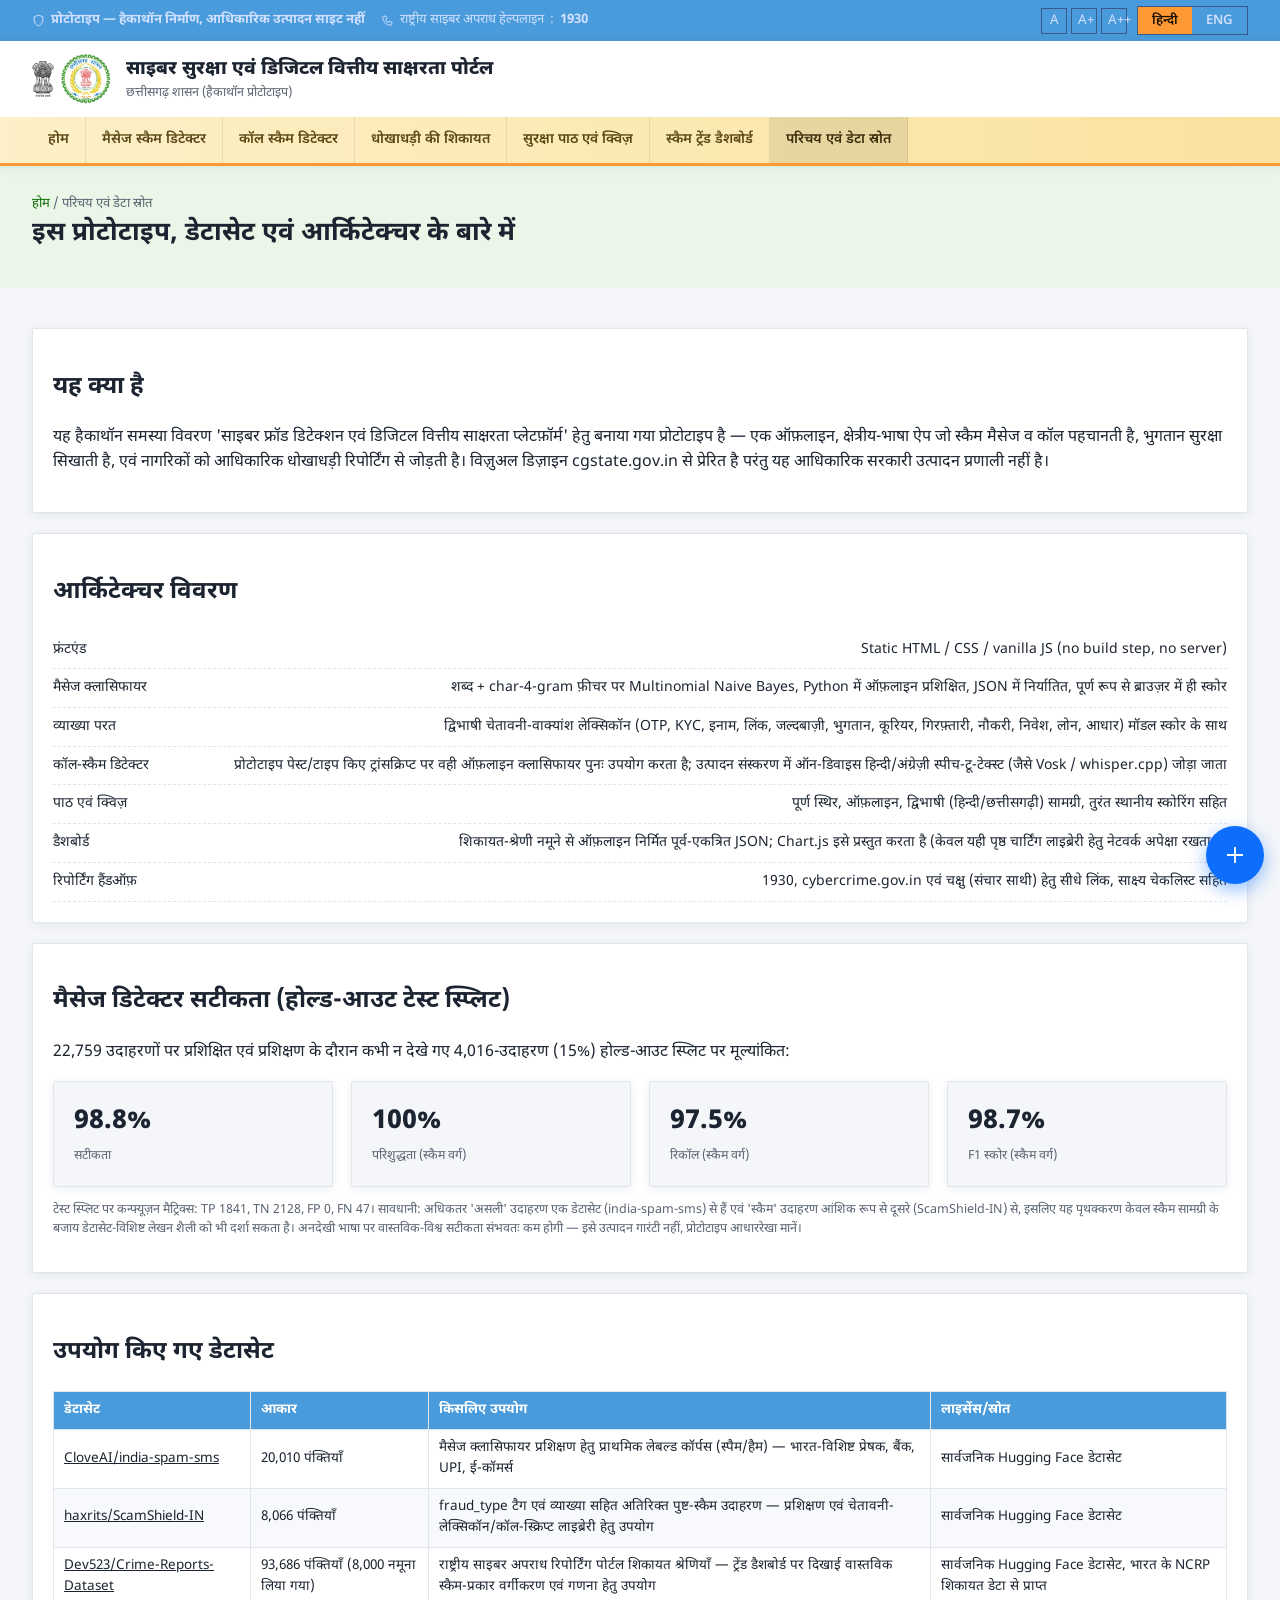
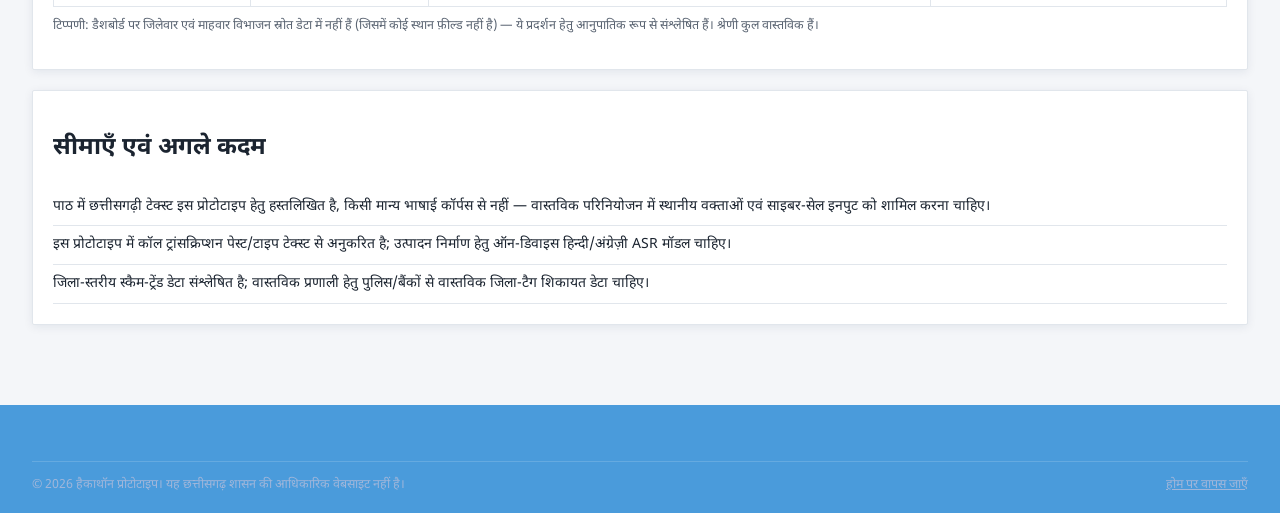
==== site/pages/about.html @ a1439367 "first commit Cyber Suraksha hackathon prototype: static site, ML scam classifier, and PROJECT_BRAIN." ====
<!DOCTYPE html>
<html lang="hi">
<head>
<meta charset="UTF-8">
<meta name="viewport" content="width=device-width, initial-scale=1.0">
<title>परिचय एवं डेटा स्रोत | साइबर सुरक्षा पोर्टल छत्तीसगढ़</title>
<link href="https://fonts.googleapis.com/css2?family=Noto+Sans+Devanagari:wght@400;500;600;700;800&family=Noto+Sans:wght@400;500;600;700;800&display=swap" rel="stylesheet">
<link rel="stylesheet" href="../css/style.css">
</head>
<body>
<a href="#main" class="skip-link">मुख्य सामग्री पर जाएँ</a>
<div class="topbar">
  <div class="container">
    <div class="topbar-left">
      <span><svg class="icon"><use href="../assets/icons.svg?v=2#i-shield"></use></svg> <strong data-en="Prototype — Hackathon build, not an official production site">प्रोटोटाइप — हैकाथॉन निर्माण, आधिकारिक उत्पादन साइट नहीं</strong></span>
      <span><svg class="icon"><use href="../assets/icons.svg?v=2#i-phone"></use></svg> <span data-en="National Cybercrime Helpline">राष्ट्रीय साइबर अपराध हेल्पलाइन</span>: <strong>1930</strong></span>
    </div>
    <div class="topbar-right">
      <div class="textsize"><button data-textsize="base">A</button><button data-textsize="text-lg">A+</button><button data-textsize="text-xl">A++</button></div>
      <div class="lang-toggle"><button data-lang="hi" class="active">हिन्दी</button><button data-lang="en">ENG</button></div>
    </div>
  </div>
</div>
<header class="site-header">
  <div class="header-inner container">
    <div class="gov-emblem-pair" aria-hidden="true">
      <img class="pillar-icon" src="../assets/ashoka-emblem.png" alt="">
      <img class="seal-icon" src="../assets/cg-seal.webp" alt="">
    </div>
    <div class="brand">
      <div class="title" data-en="Cyber Suraksha &amp; Digital Financial Literacy Portal">साइबर सुरक्षा एवं डिजिटल वित्तीय साक्षरता पोर्टल</div>
      <div class="subtitle" data-en="Government of Chhattisgarh (hackathon prototype)">छत्तीसगढ़ शासन (हैकाथॉन प्रोटोटाइप)</div>
    </div>
  </div>
  <nav class="site-nav"><div class="container">
    <button class="nav-toggle" aria-label="menu"><svg class="icon"><use href="../assets/icons.svg?v=2#i-menu"></use></svg></button>
    <ul>
      <li><a href="../index.html" data-en="Home">होम</a></li>
      <li><a href="detector.html" data-en="Message Scam Detector">मैसेज स्कैम डिटेक्टर</a></li>
      <li><a href="call-checker.html" data-en="Call Scam Detector">कॉल स्कैम डिटेक्टर</a></li>
      <li><a href="report.html" data-en="Report Fraud">धोखाधड़ी की शिकायत</a></li>
      <li><a href="learn.html" data-en="Safety Lessons &amp; Quiz">सुरक्षा पाठ एवं क्विज़</a></li>
      <li><a href="dashboard.html" data-en="Scam Trend Dashboard">स्कैम ट्रेंड डैशबोर्ड</a></li>
      <li><a href="about.html" class="current" data-en="About &amp; Data Sources">परिचय एवं डेटा स्रोत</a></li>
    </ul>
  </div></nav>
</header>

<div class="page-head">
  <div class="container">
    <div class="breadcrumb"><a href="../index.html" data-en="Home">होम</a> / <span data-en="About &amp; Data Sources">परिचय एवं डेटा स्रोत</span></div>
    <h1 data-en="About this prototype, datasets &amp; architecture">इस प्रोटोटाइप, डेटासेट एवं आर्किटेक्चर के बारे में</h1>
  </div>
</div>

<main id="main">
  <section>
    <div class="container">
      <div class="card">
        <h2 data-en="What this is">यह क्या है</h2>
        <p data-en="A hackathon prototype built for the problem statement: 'Cyber Fraud Detection &amp; Digital Financial Literacy Platform' — an offline, local-language app that detects scam messages and calls, teaches payment safety, and connects citizens to official fraud reporting. The visual design is inspired by cgstate.gov.in but this is not an official government production system.">यह हैकाथॉन समस्या विवरण 'साइबर फ्रॉड डिटेक्शन एवं डिजिटल वित्तीय साक्षरता प्लेटफ़ॉर्म' हेतु बनाया गया प्रोटोटाइप है — एक ऑफ़लाइन, क्षेत्रीय-भाषा ऐप जो स्कैम मैसेज व कॉल पहचानती है, भुगतान सुरक्षा सिखाती है, एवं नागरिकों को आधिकारिक धोखाधड़ी रिपोर्टिंग से जोड़ती है। विज़ुअल डिज़ाइन cgstate.gov.in से प्रेरित है परंतु यह आधिकारिक सरकारी उत्पादन प्रणाली नहीं है।</p>
      </div>

      <div class="card" id="architecture" style="margin-top:20px;">
        <h2 data-en="Architecture overview">आर्किटेक्चर विवरण</h2>
        <ul class="kv-list">
          <li><span data-en="Frontend">फ्रंटएंड</span><span>Static HTML / CSS / vanilla JS (no build step, no server)</span></li>
          <li><span data-en="Message classifier">मैसेज क्लासिफायर</span><span data-en="Multinomial Naive Bayes over word + char-4-gram features, trained offline in Python, exported as JSON and scored entirely in-browser">शब्द + char-4-gram फ़ीचर पर Multinomial Naive Bayes, Python में ऑफ़लाइन प्रशिक्षित, JSON में निर्यातित, पूर्ण रूप से ब्राउज़र में ही स्कोर</span></li>
          <li><span data-en="Explainability layer">व्याख्या परत</span><span data-en="Bilingual red-flag phrase lexicon (OTP, KYC, prize, link, urgency, payment, courier, arrest, job, investment, loan, Aadhaar) matched alongside the model score">द्विभाषी चेतावनी-वाक्यांश लेक्सिकॉन (OTP, KYC, इनाम, लिंक, जल्दबाज़ी, भुगतान, कूरियर, गिरफ़्तारी, नौकरी, निवेश, लोन, आधार) मॉडल स्कोर के साथ</span></li>
          <li><span data-en="Call-scam detector">कॉल-स्कैम डिटेक्टर</span><span data-en="Prototype reuses the same offline classifier on a pasted/typed transcript; production version would add on-device Hindi/English speech-to-text (e.g. Vosk / whisper.cpp)">प्रोटोटाइप पेस्ट/टाइप किए ट्रांसक्रिप्ट पर वही ऑफ़लाइन क्लासिफायर पुनः उपयोग करता है; उत्पादन संस्करण में ऑन-डिवाइस हिन्दी/अंग्रेज़ी स्पीच-टू-टेक्स्ट (जैसे Vosk / whisper.cpp) जोड़ा जाता</span></li>
          <li><span data-en="Lessons &amp; quiz">पाठ एवं क्विज़</span><span data-en="Fully static, offline, bilingual (Hindi/Chhattisgarhi) content with instant local scoring">पूर्ण स्थिर, ऑफ़लाइन, द्विभाषी (हिन्दी/छत्तीसगढ़ी) सामग्री, तुरंत स्थानीय स्कोरिंग सहित</span></li>
          <li><span data-en="Dashboard">डैशबोर्ड</span><span data-en="Pre-aggregated JSON built offline from the complaint-category sample; Chart.js renders it (only page that expects a network fetch for the charting library)">शिकायत-श्रेणी नमूने से ऑफ़लाइन निर्मित पूर्व-एकत्रित JSON; Chart.js इसे प्रस्तुत करता है (केवल यही पृष्ठ चार्टिंग लाइब्रेरी हेतु नेटवर्क अपेक्षा रखता है)</span></li>
          <li><span data-en="Reporting handoff">रिपोर्टिंग हैंडऑफ़</span><span data-en="Direct deep-links to 1930, cybercrime.gov.in and Chakshu (Sanchar Saathi), plus an evidence checklist">1930, cybercrime.gov.in एवं चक्षु (संचार साथी) हेतु सीधे लिंक, साक्ष्य चेकलिस्ट सहित</span></li>
        </ul>
      </div>

      <div class="card" id="accuracy" style="margin-top:20px;">
        <h2 data-en="Message detector accuracy (held-out test split)">मैसेज डिटेक्टर सटीकता (होल्ड-आउट टेस्ट स्प्लिट)</h2>
        <p data-en="Trained on 22,759 examples and evaluated on a held-out 4,016-example split (15%) never seen during training:">22,759 उदाहरणों पर प्रशिक्षित एवं प्रशिक्षण के दौरान कभी न देखे गए 4,016-उदाहरण (15%) होल्ड-आउट स्प्लिट पर मूल्यांकित:</p>
        <div class="grid cols-4">
          <div class="card" style="background:var(--bg);"><div style="font-size:26px;font-weight:800;color:var(--text);">98.8%</div><div class="hint" data-en="Accuracy">सटीकता</div></div>
          <div class="card" style="background:var(--bg);"><div style="font-size:26px;font-weight:800;color:var(--text);">100%</div><div class="hint" data-en="Precision (scam class)">परिशुद्धता (स्कैम वर्ग)</div></div>
          <div class="card" style="background:var(--bg);"><div style="font-size:26px;font-weight:800;color:var(--text);">97.5%</div><div class="hint" data-en="Recall (scam class)">रिकॉल (स्कैम वर्ग)</div></div>
          <div class="card" style="background:var(--bg);"><div style="font-size:26px;font-weight:800;color:var(--text);">98.7%</div><div class="hint" data-en="F1 score (scam class)">F1 स्कोर (स्कैम वर्ग)</div></div>
        </div>
        <p class="hint" style="margin-top:14px;" data-en="Confusion matrix on the test split: TP 1841, TN 2128, FP 0, FN 47. Caveat: the 'genuine' examples mostly come from one dataset (india-spam-sms) and 'scam' examples partly from another (ScamShield-IN), so some of this separability may reflect dataset-specific writing style rather than scam content alone. Real-world accuracy on unseen phrasing will likely be lower — treat this as a prototype baseline, not a production guarantee.">टेस्ट स्प्लिट पर कन्फ्यूज़न मैट्रिक्स: TP 1841, TN 2128, FP 0, FN 47। सावधानी: अधिकतर 'असली' उदाहरण एक डेटासेट (india-spam-sms) से हैं एवं 'स्कैम' उदाहरण आंशिक रूप से दूसरे (ScamShield-IN) से, इसलिए यह पृथक्करण केवल स्कैम सामग्री के बजाय डेटासेट-विशिष्ट लेखन शैली को भी दर्शा सकता है। अनदेखी भाषा पर वास्तविक-विश्व सटीकता संभवतः कम होगी — इसे उत्पादन गारंटी नहीं, प्रोटोटाइप आधाररेखा मानें।</p>
      </div>

      <div class="card" style="margin-top:20px;">
        <h2 data-en="Datasets used">उपयोग किए गए डेटासेट</h2>
        <table class="table">
          <thead><tr>
            <th data-en="Dataset">डेटासेट</th><th data-en="Size">आकार</th><th data-en="Used for">किसलिए उपयोग</th><th data-en="License/source">लाइसेंस/स्रोत</th>
          </tr></thead>
          <tbody>
            <tr>
              <td><a href="https://huggingface.co/datasets/CloveAI/india-spam-sms" target="_blank" rel="noopener">CloveAI/india-spam-sms</a></td>
              <td>20,010 <span data-en="rows">पंक्तियाँ</span></td>
              <td data-en="Primary labelled corpus (spam/ham) for training the message classifier — India-specific senders, banks, UPI, e-commerce">मैसेज क्लासिफायर प्रशिक्षण हेतु प्राथमिक लेबल्ड कॉर्पस (स्पैम/हैम) — भारत-विशिष्ट प्रेषक, बैंक, UPI, ई-कॉमर्स</td>
              <td data-en="Public Hugging Face dataset">सार्वजनिक Hugging Face डेटासेट</td>
            </tr>
            <tr>
              <td><a href="https://huggingface.co/datasets/haxrits/ScamShield-IN" target="_blank" rel="noopener">haxrits/ScamShield-IN</a></td>
              <td>8,066 <span data-en="rows">पंक्तियाँ</span></td>
              <td data-en="Additional confirmed-scam examples with fraud_type tags and explanations — used for training and for the red-flag lexicon/call-script library">fraud_type टैग एवं व्याख्या सहित अतिरिक्त पुष्ट-स्कैम उदाहरण — प्रशिक्षण एवं चेतावनी-लेक्सिकॉन/कॉल-स्क्रिप्ट लाइब्रेरी हेतु उपयोग</td>
              <td data-en="Public Hugging Face dataset">सार्वजनिक Hugging Face डेटासेट</td>
            </tr>
            <tr>
              <td><a href="https://huggingface.co/datasets/Dev523/Crime-Reports-Dataset" target="_blank" rel="noopener">Dev523/Crime-Reports-Dataset</a></td>
              <td>93,686 <span data-en="rows (8,000 sampled)">पंक्तियाँ (8,000 नमूना लिया गया)</span></td>
              <td data-en="National Cybercrime Reporting Portal complaint categories — used to build the real scam-type taxonomy and counts shown on the trend dashboard">राष्ट्रीय साइबर अपराध रिपोर्टिंग पोर्टल शिकायत श्रेणियाँ — ट्रेंड डैशबोर्ड पर दिखाई वास्तविक स्कैम-प्रकार वर्गीकरण एवं गणना हेतु उपयोग</td>
              <td data-en="Public Hugging Face dataset, sourced from India's NCRP complaint data">सार्वजनिक Hugging Face डेटासेट, भारत के NCRP शिकायत डेटा से प्राप्त</td>
            </tr>
          </tbody>
        </table>
        <p class="hint" style="margin-top:10px;" data-en="Note: district-wise and month-wise splits on the dashboard are NOT in the source data (which has no location field) — they are proportionally synthesised for demonstration. The category totals themselves are real.">टिप्पणी: डैशबोर्ड पर जिलेवार एवं माहवार विभाजन स्रोत डेटा में नहीं हैं (जिसमें कोई स्थान फ़ील्ड नहीं है) — ये प्रदर्शन हेतु आनुपातिक रूप से संश्लेषित हैं। श्रेणी कुल वास्तविक हैं।</p>
      </div>

      <div class="card" style="margin-top:20px;">
        <h2 data-en="Limitations &amp; next steps">सीमाएँ एवं अगले कदम</h2>
        <ul class="checklist">
          <li><span data-en="Chhattisgarhi text in the lessons is hand-written for this prototype, not drawn from a validated linguistic corpus — a real deployment should involve native speakers and local cyber-cell input.">पाठ में छत्तीसगढ़ी टेक्स्ट इस प्रोटोटाइप हेतु हस्तलिखित है, किसी मान्य भाषाई कॉर्पस से नहीं — वास्तविक परिनियोजन में स्थानीय वक्ताओं एवं साइबर-सेल इनपुट को शामिल करना चाहिए।</span></li>
          <li><span data-en="Call transcription is simulated via paste/typed text in this prototype; a production build needs an on-device Hindi/English ASR model.">इस प्रोटोटाइप में कॉल ट्रांसक्रिप्शन पेस्ट/टाइप टेक्स्ट से अनुकरित है; उत्पादन निर्माण हेतु ऑन-डिवाइस हिन्दी/अंग्रेज़ी ASR मॉडल चाहिए।</span></li>
          <li><span data-en="District-level scam-trend data is synthesised; a real system needs actual district-tagged complaint data from police/banks.">जिला-स्तरीय स्कैम-ट्रेंड डेटा संश्लेषित है; वास्तविक प्रणाली हेतु पुलिस/बैंकों से वास्तविक जिला-टैग शिकायत डेटा चाहिए।</span></li>
        </ul>
      </div>
    </div>
  </section>
</main>

<footer class="site-footer">
  <div class="container">
    <div class="footer-bottom">
      <span data-en="© 2026 Hackathon prototype. Not an official Government of Chhattisgarh website.">© 2026 हैकाथॉन प्रोटोटाइप। यह छत्तीसगढ़ शासन की आधिकारिक वेबसाइट नहीं है।</span>
      <span><a href="../index.html" data-en="Back to Home">होम पर वापस जाएँ</a></span>
    </div>
  </div>
</footer>

<div class="emergency-widget">
  <div class="emergency-panel">
    <h4 data-en="Quick Links">त्वरित लिंक</h4>
    <ul>
      <li><a href="detector.html"><span data-en="Message Detector">मैसेज डिटेक्टर</span> <strong>→</strong></a></li>
      <li><a href="call-checker.html"><span data-en="Call Detector">कॉल डिटेक्टर</span> <strong>→</strong></a></li>
      <li><a href="learn.html"><span data-en="Lessons &amp; Quiz">पाठ एवं क्विज़</span> <strong>→</strong></a></li>
      <li><a href="dashboard.html"><span data-en="Dashboard">डैशबोर्ड</span> <strong>→</strong></a></li>
      <li><a href="about.html"><span data-en="Data Sources">डेटा स्रोत</span> <strong>→</strong></a></li>
    </ul>
  </div>
  <button class="emergency-fab" aria-label="Quick links" title="त्वरित लिंक"><svg class="icon"><use href="../assets/icons.svg?v=2#i-plus"></use></svg><span class="emergency-fab-label" data-en="Quick Links">त्वरित लिंक</span></button>
</div>

<script src="../js/app.js"></script>
</body>
</html>
---- site/css/style.css ----
/* ===================================================================
   Chhattisgarh Cyber Suraksha Portal — design system
   Inspired by cgstate.gov.in/hi (govt tricolor palette, emblem header,
   notice ticker, service-card layout, emergency helpline widget).
   =================================================================== */

:root{
  --saffron: #FF9933;
  --saffron-dark:#e2790c;
  --india-green:#138808;
  --green-dark:#0c6b05;
  --navy:#4a9bdb;
  --navy-light:#4a9bdb;
  --accent-blue:#0d6efd;
  --bg:#f4f6f9;
  --card-bg:#ffffff;
  --text:#1b2430;
  --text-muted:#5a6472;
  --border:#e1e6ec;
  --danger:#c62828;
  --danger-bg:#fdeaea;
  --warn:#9a6700;
  --warn-bg:#fff6e5;
  --safe:#0c6b05;
  --safe-bg:#eaf7e8;
  --radius:2px;
  --shadow:0 2px 10px rgba(11,36,71,.08);
  --shadow-lg:0 8px 28px rgba(11,36,71,.14);
  --font-hi: "Noto Sans Devanagari","Noto Sans",system-ui,sans-serif;
  --font-en: "Noto Sans",system-ui,sans-serif;
}

*{box-sizing:border-box;}
html{scroll-behavior:smooth;}
body{
  margin:0;
  font-family:var(--font-hi);
  background:var(--bg);
  color:var(--text);
  line-height:1.55;
  overflow-x:hidden;
}
html[lang="en"] body{ font-family:var(--font-en); }

img{max-width:100%;display:block;}
a{color:inherit;}
.container{max-width:1480px;margin:0 auto;padding:0 32px;width:100%;}
@media (max-width:1100px){ .container{padding:0 20px;} }

/* ---------- icon utility ---------- */
.icon{
  width:1em;height:1em;display:inline-block;vertical-align:-0.15em;
  fill:none;stroke:currentColor;stroke-width:1.8;flex:none;
}
svg.icon *{vector-effect:non-scaling-stroke;}

/* ---------- skip link ---------- */
.skip-link{
  position:absolute;left:-999px;top:0;background:#fff;color:var(--text);
  padding:10px 16px;z-index:2000;border-radius:0;font-weight:600;
}
.skip-link:focus{left:0;}

/* ---------- top utility bar ---------- */
.topbar{
  background:var(--navy);
  color:#fff;
  font-size:13px;
}
.topbar .container{
  display:flex;align-items:center;justify-content:space-between;
  gap:12px;padding-top:6px;padding-bottom:6px;flex-wrap:wrap;
}
.topbar-left{display:flex;gap:16px;flex-wrap:wrap;align-items:center;color:#cfe0ff;min-width:0;}
.topbar-left span{display:inline-flex;align-items:center;gap:6px;white-space:nowrap;}
.topbar-right{display:flex;align-items:center;gap:10px;flex-wrap:wrap;flex:none;}
.lang-toggle{
  display:flex;border:1px solid #3a5a8c;overflow:hidden;flex:none;
}
.lang-toggle button{
  background:transparent;border:none;color:#cfe0ff;padding:5px 14px;
  cursor:pointer;font-weight:600;font-size:13px;font-family:inherit;white-space:nowrap;
}
.lang-toggle button.active{background:var(--saffron);color:#1b1200;}
.textsize{display:flex;gap:4px;align-items:center;flex:none;}
.textsize button{
  background:transparent;border:1px solid #3a5a8c;color:#cfe0ff;
  width:26px;height:26px;cursor:pointer;font-family:inherit;flex:none;
}

/* ---------- header ---------- */
.site-header{
  background:#fff;border-bottom:3px solid var(--saffron);
  position:sticky;top:0;z-index:100;box-shadow:var(--shadow);
}
.header-inner{
  display:flex;align-items:center;gap:14px;padding:12px 32px;flex-wrap:wrap;
}
@media (max-width:1100px){ .header-inner{padding:12px 20px;} }
.gov-emblem-pair{display:flex;align-items:center;gap:6px;flex:none;}
.pillar-icon{width:22px;height:44px;flex:none;object-fit:contain;}
.seal-icon{width:52px;height:52px;flex:none;object-fit:contain;}
.brand{flex:1;min-width:0;}
.brand .title{font-weight:800;font-size:19px;color:var(--text);}
.brand .subtitle{font-size:12.5px;color:var(--text-muted);}
.gov-tag{
  margin-left:auto;text-align:right;font-size:11.5px;color:var(--text-muted);
  display:flex;flex-direction:column;gap:2px;
}
.gov-tag strong{color:var(--india-green);font-size:13px;}

/* ---------- nav ---------- */
.site-nav{
  background:linear-gradient(90deg,#fdf0c8,#fae3a0);
}
.site-nav ul{
  list-style:none;margin:0;padding:0;display:flex;flex-wrap:wrap;
}
.site-nav a{
  display:flex;align-items:center;gap:6px;padding:12px 16px;color:#5a4612;text-decoration:none;font-weight:600;
  font-size:14px;border-right:1px solid rgba(0,0,0,.08);white-space:nowrap;
}
.site-nav a:hover, .site-nav a.current{background:rgba(0,0,0,.08);color:#3a2d0c;}
.nav-toggle{display:none;}

/* ---------- hero ---------- */
.hero{
  background: linear-gradient(to right, #4f96dd 0%, #2f72bb 45%, #1b4e86 100%);
  color:#fff;overflow:hidden;position:relative;min-height:460px;
}
.hero .container{
  position:relative;min-height:460px;display:flex;align-items:center;padding-top:36px;padding-bottom:36px;
}
.hero-text{flex:1 1 420px;max-width:600px;min-width:0;}
.hero-text h1{font-size:clamp(24px,2.6vw,34px);margin:0 0 10px;line-height:1.3;}
.hero-text p{color:#dce6f5;font-size:15.5px;max-width:560px;}
.hero-cta{display:flex;gap:12px;flex-wrap:wrap;margin-top:18px;}
.hero-features{display:flex;flex-wrap:wrap;gap:14px;margin-top:20px;padding:0;list-style:none;}
.hero-features li{display:flex;align-items:center;gap:6px;font-size:12.5px;color:#cfe0ff;}
.hero-features .icon{color:var(--saffron);width:15px;height:15px;}
.hero-stats{
  flex:1 1 300px;display:grid;grid-template-columns:1fr 1fr;gap:12px;min-width:260px;
}
.hero-stat{
  background:rgba(255,255,255,.08);border:1px solid rgba(255,255,255,.25);
  padding:14px;text-align:center;backdrop-filter:blur(2px);
}
.hero-stat .num{font-size:24px;font-weight:800;color:var(--saffron);}
.hero-stat .lbl{font-size:12.5px;color:#dce6f5;}

/* ---------- hero slideshow (full-bleed photo, flush to the hero's true edges) ---------- */
.hero-slideshow{
  position:absolute;top:0;right:0;bottom:0;width:54%;min-width:300px;
}
.hero-slide{
  position:absolute;inset:0;opacity:0;transition:opacity 1s ease;
}
.hero-slide.active{opacity:1;}
.hero-slide img{
  width:100%;height:100%;object-fit:cover;object-position:center center;display:block;
}
.hero-slide::before{
  content:"";position:absolute;inset:0;pointer-events:none;
  background:linear-gradient(to right,
    #2f72bb 0%,
    rgba(47,114,187,.92) 6%,
    rgba(47,114,187,.72) 14%,
    rgba(47,114,187,.46) 23%,
    rgba(47,114,187,.22) 32%,
    rgba(47,114,187,.08) 42%,
    rgba(47,114,187,0) 52%);
}
.hero-slide-dots{
  position:absolute;left:50%;bottom:16px;transform:translateX(-50%);
  display:flex;gap:7px;z-index:2;
}
.hero-slide-dots button{
  width:8px;height:8px;border:1px solid #fff;background:transparent;padding:0;cursor:pointer;
}
.hero-slide-dots button.active{background:var(--saffron);border-color:var(--saffron);}
@media (max-width:900px){
  .hero-slideshow{display:none;}
}

/* ---------- trend ticker (marquee, sits below the hero as its own bar) ---------- */
.hero-ticker{
  background:linear-gradient(90deg,#fdf0c8,#fae3a0);border-top:1px solid rgba(0,0,0,.08);
  display:flex;align-items:stretch;overflow:hidden;
}
.hero-ticker .tkr-tag{
  flex:none;background:var(--danger);color:#fff;font-weight:700;font-size:12px;
  display:flex;align-items:center;gap:6px;padding:8px 16px;white-space:nowrap;
}
.hero-ticker-track-wrap{flex:1;min-width:0;overflow:hidden;position:relative;display:flex;align-items:center;}
.hero-ticker-track{
  display:flex;gap:48px;white-space:nowrap;padding-left:100%;
  animation:tkr-scroll 32s linear infinite;
  font-size:13.5px;color:#5a4612;align-items:center;
}
.hero-ticker-track span{display:inline-flex;align-items:center;gap:8px;}
@keyframes tkr-scroll{
  from{ transform:translateX(0); }
  to{ transform:translateX(-100%); }
}
@media (prefers-reduced-motion: reduce){
  .hero-ticker-track{animation:none;padding-left:16px;}
}

/* ---------- buttons ---------- */
.btn{
  display:inline-flex;align-items:center;gap:8px;padding:11px 20px;border-radius:var(--radius);
  font-weight:700;font-size:14.5px;cursor:pointer;border:2px solid transparent;
  text-decoration:none;font-family:inherit;line-height:1.2;
}
.btn-primary{background:var(--saffron);color:#211400;}
.btn-primary:hover{background:var(--saffron-dark);}
.btn-outline{background:transparent;border-color:#fff;color:#fff;}
.btn-outline:hover{background:rgba(255,255,255,.15);}
.btn-danger{background:var(--danger);color:#fff;}
.btn-green{background:var(--india-green);color:#fff;}
.btn-navy{background:var(--navy);color:#fff;}
.btn-sm{padding:7px 14px;font-size:13px;}
.btn[disabled]{opacity:.55;cursor:not-allowed;}

/* ---------- sections ---------- */
section{padding:40px 0;}
.section-title{
  display:flex;align-items:baseline;justify-content:space-between;gap:12px;
  margin-bottom:22px;flex-wrap:wrap;
}
.section-title h2{margin:0;font-size:22px;color:var(--text);}
.section-title .eyebrow{
  display:block;color:var(--india-green);font-weight:700;font-size:12.5px;
  letter-spacing:.04em;margin-bottom:4px;
}
.section-title a{color:var(--accent-blue);font-weight:600;font-size:13.5px;text-decoration:none;}

/* ---------- service cards ---------- */
.grid{display:grid;gap:18px;}
.grid.cols-3{grid-template-columns:repeat(3,1fr);}
.grid.cols-4{grid-template-columns:repeat(4,1fr);}
.grid.cols-5{grid-template-columns:repeat(5,1fr);}
.grid.cols-2{grid-template-columns:repeat(2,1fr);}

.card{
  background:var(--card-bg);border:1px solid var(--border);border-radius:var(--radius);
  padding:20px;box-shadow:var(--shadow);transition:transform .15s,box-shadow .15s;
}
.card:hover{transform:translateY(-3px);box-shadow:var(--shadow-lg);}
.service-card{text-decoration:none;color:var(--text);display:flex;flex-direction:column;gap:10px;border-top:4px solid var(--saffron);}
.service-card .icon-box{
  width:46px;height:46px;background:var(--navy);color:#fff;
  display:flex;align-items:center;justify-content:center;font-size:22px;flex:none;
}
.service-card .icon-box .icon{width:24px;height:24px;stroke-width:1.6;}
.service-card h3{margin:0;font-size:16.5px;color:var(--text);}
.service-card p{margin:0;font-size:13.5px;color:var(--text-muted);}
.service-card .tag{
  align-self:flex-start;font-size:11px;font-weight:700;padding:2px 9px;
  background:var(--safe-bg);color:var(--safe);
}
.service-card.urgent{border-top-color:var(--danger);}
.service-card.urgent .tag{background:var(--danger-bg);color:var(--danger);}

/* ---------- stat tiles (coloured, like cgstate "एक नजर में") ---------- */
.stat-tiles{display:grid;grid-template-columns:repeat(4,1fr);gap:14px;}
.stat-tile{
  padding:18px;border:1px solid var(--border);display:flex;flex-direction:column;gap:10px;
}
.stat-tile .icon{width:26px;height:26px;stroke-width:1.5;}
.stat-tile .num{font-size:21px;font-weight:800;color:var(--text);}
.stat-tile .lbl{font-size:12.5px;color:var(--text-muted);}
.stat-tile.t1{background:#eef1f1;}
.stat-tile.t2{background:#fdf2e1;}
.stat-tile.t3{background:#e9f0ee;}
.stat-tile.t4{background:#f3e4e1;}
.stat-tile.t5{background:#e3edf8;}
.stat-tile.t6{background:#f0e4e1;}
.stat-tile.t7{background:#edebdc;}
.stat-tile.t8{background:#fbe6ec;}

/* ---------- cycling stat tiles (dark pastel, rotate content every 2s) ---------- */
.cycle-tiles{display:grid;grid-template-columns:repeat(3,1fr);gap:16px;}
.cycle-tile{
  padding:22px 24px;min-height:150px;display:flex;flex-direction:column;justify-content:space-between;color:#fff;
}
.cycle-tile.c1{background:#9c8426;}
.cycle-tile.c2{background:#9c3240;}
.cycle-tile.c3{background:#43815a;}
.cycle-content{transition:opacity .35s ease;opacity:1;}
.cycle-content.fade{opacity:0;}
.cycle-content .icon{width:26px;height:26px;stroke-width:1.5;color:#fff;opacity:.85;}
.cycle-content .num{font-size:28px;font-weight:800;margin-top:10px;}
.cycle-content .lbl{font-size:13px;opacity:.8;margin-top:4px;}
.cycle-content .desc{font-size:12px;opacity:.65;margin-top:10px;line-height:1.5;}
.cycle-dots{display:flex;gap:6px;margin-top:14px;}
.cycle-dots span{width:6px;height:6px;border-radius:50%;background:rgba(255,255,255,.3);}
.cycle-dots span.active{background:#fff;}
@media (max-width:900px){ .cycle-tiles{grid-template-columns:1fr;} }

/* ---------- services coverflow (center card focused, side cards glassy) ---------- */
.coverflow{position:relative;}
.coverflow-track{position:relative;width:100%;transition:height .4s ease;}
.coverflow-card{
  position:absolute;top:0;left:50%;width:320px;height:auto;
  display:flex;flex-direction:column;gap:10px;overflow:hidden;padding:24px;
  transition:transform .6s cubic-bezier(.45,0,.2,1), opacity .6s ease, filter .6s ease, box-shadow .6s ease;
}
.coverflow-card.is-active{box-shadow:0 16px 40px rgba(11,36,71,.22);}
.coverflow-card .icon-box{align-self:center;}
.chip-row{flex-wrap:wrap;gap:6px;margin:4px 0 2px;}
.chip{
  font-size:11px;font-weight:700;padding:3px 10px;border-radius:12px;
  background:var(--bg);color:var(--text-muted);border:1px solid var(--border);
}
.chip.accent{background:var(--safe-bg);color:var(--safe);border-color:transparent;}
.coverflow-actions{flex-direction:column;gap:8px;margin-top:4px;}
.coverflow-actions .btn{justify-content:center;width:100%;}
.coverflow-nav{display:flex;align-items:center;justify-content:center;gap:16px;margin-top:14px;}
.coverflow-nav-btn{
  width:36px;height:36px;border-radius:50%;border:1px solid var(--border);background:#fff;
  display:flex;align-items:center;justify-content:center;cursor:pointer;box-shadow:var(--shadow);flex:none;color:var(--text);
}
.coverflow-nav-btn .icon{width:16px;height:16px;}
.coverflow-dots{display:flex;justify-content:center;gap:8px;}
.coverflow-dots button{
  width:8px;height:8px;border-radius:50%;border:none;background:var(--border);cursor:pointer;padding:0;
}
.coverflow-dots button.active{background:var(--saffron);}
.coverflow-caption{text-align:center;font-size:12.5px;color:var(--text-muted);margin-top:10px;}
@media (max-width:760px){
  .coverflow{height:500px;}
  .coverflow-card{width:78vw;max-width:280px;}
}

/* ---------- service tile (e-governance style icon grid) ---------- */
.svc-tiles{display:grid;grid-template-columns:repeat(3,1fr);gap:14px;}
.svc-tile{
  border:1px solid var(--border);background:#fff;padding:18px 10px;text-align:center;
  display:flex;flex-direction:column;align-items:center;gap:8px;text-decoration:none;color:var(--text);
}
.svc-tile .icon{width:30px;height:30px;stroke-width:1.5;color:var(--text);}
.svc-tile span{font-size:13px;font-weight:600;}

/* ---------- emergency widget (now a quick-links FAB) ---------- */
.emergency-widget{
  position:fixed;right:16px;bottom:16px;z-index:300;
}
.emergency-fab{
  height:58px;min-width:58px;border-radius:29px;background:var(--accent-blue);color:#fff;
  display:flex;align-items:center;justify-content:center;border:none;padding:0 17px;
  box-shadow:0 6px 18px rgba(13,110,253,.45);cursor:pointer;
  transition:padding .22s ease;
}
.emergency-fab .icon{width:24px;height:24px;flex:none;}
.emergency-fab-label{
  max-width:0;opacity:0;white-space:nowrap;font-size:13px;font-weight:700;overflow:hidden;
  transition:max-width .22s ease,opacity .18s ease .04s,margin .22s ease;
}
.emergency-fab:hover .emergency-fab-label{max-width:130px;opacity:1;margin-left:9px;}
.emergency-panel{
  display:none;position:absolute;right:0;bottom:70px;width:260px;background:#fff;
  border-radius:var(--radius);box-shadow:var(--shadow-lg);border:1px solid var(--border);overflow:hidden;
}
.emergency-panel.open{display:block;}
.emergency-panel h4{margin:0;padding:12px 14px;background:var(--accent-blue);color:#fff;font-size:14px;}
.emergency-panel ul{list-style:none;margin:0;padding:8px;}
.emergency-panel li a{
  display:flex;justify-content:space-between;align-items:center;padding:9px 8px;
  text-decoration:none;color:var(--text);font-size:13.5px;border-radius:0;
}
.emergency-panel li a:hover{background:var(--bg);}
.emergency-panel li strong{color:var(--accent-blue);}

/* ---------- footer ---------- */
.site-footer{background:var(--navy);color:#cfe0ff;margin-top:40px;}
.site-footer .container{padding-top:34px;padding-bottom:18px;}
.footer-grid{display:grid;grid-template-columns:2fr 1fr 1fr 1fr;gap:24px;}
.footer-grid h4{color:#fff;font-size:14.5px;margin:0 0 12px;}
.footer-grid ul{list-style:none;margin:0;padding:0;}
.footer-grid li{margin-bottom:8px;font-size:13.5px;}
.footer-grid a{text-decoration:none;color:#cfe0ff;}
.footer-grid a:hover{color:#fff;text-decoration:underline;}
.footer-bottom{
  border-top:1px solid rgba(255,255,255,.15);margin-top:22px;padding-top:14px;
  font-size:12.5px;color:#9fb6da;display:flex;justify-content:space-between;flex-wrap:wrap;gap:8px;
}

/* ---------- generic page header (inner pages) ---------- */
.page-head{background:var(--safe-bg);color:var(--text);padding:28px 0;}
.page-head h1{margin:0 0 6px;font-size:26px;}
.breadcrumb{font-size:13px;color:var(--text-muted);}
.breadcrumb a{text-decoration:none;color:var(--safe);}

/* ---------- alerts / verdict boxes ---------- */
.alert{border-radius:var(--radius);padding:16px;border:1px solid;display:flex;gap:12px;align-items:flex-start;}
.alert .icon{font-size:26px;}
.alert-danger{background:var(--danger-bg);border-color:#f3b9b9;color:#7a1414;}
.alert-warn{background:var(--warn-bg);border-color:#f0da9e;color:var(--warn);}
.alert-safe{background:var(--safe-bg);border-color:#b7e4af;color:var(--safe);}
.alert h3{margin:0 0 4px;font-size:17px;}
.alert p{margin:0;font-size:14px;}

/* ---------- forms ---------- */
textarea, input[type=text], input[type=search], select{
  width:100%;border:1.5px solid var(--border);border-radius:var(--radius);padding:12px 14px;
  font-family:inherit;font-size:14.5px;background:#fff;color:var(--text);
}
textarea:focus, input:focus, select:focus{outline:2px solid var(--accent-blue);outline-offset:1px;}
label{font-weight:600;font-size:13.5px;color:var(--text);display:block;margin-bottom:6px;}
.field{margin-bottom:16px;}
.hint{font-size:12.5px;color:var(--text-muted);margin-top:4px;}

/* ---------- tabs ---------- */
.tabs{display:flex;gap:6px;border-bottom:2px solid var(--border);margin-bottom:20px;flex-wrap:wrap;}
.tab-btn{
  background:transparent;border:none;padding:10px 16px;font-weight:700;font-size:14px;
  color:var(--text-muted);cursor:pointer;border-bottom:3px solid transparent;font-family:inherit;
}
.tab-btn.active{color:var(--text);border-bottom-color:var(--saffron);}
.tab-panel{display:none;}
.tab-panel.active{display:block;}

/* ---------- misc ---------- */
.badge{display:inline-block;padding:2px 9px;border-radius:var(--radius);font-size:11.5px;font-weight:700;}
.badge-green{background:var(--safe-bg);color:var(--safe);}
.badge-red{background:var(--danger-bg);color:var(--danger);}
.badge-amber{background:var(--warn-bg);color:var(--warn);}
.kv-list{list-style:none;margin:0;padding:0;}
.kv-list li{display:flex;justify-content:space-between;padding:8px 0;border-bottom:1px dashed var(--border);font-size:14px;}
.progress{height:10px;background:var(--border);border-radius:var(--radius);overflow:hidden;}
.progress > span{display:block;height:100%;background:var(--india-green);}
.table{width:100%;border-collapse:collapse;font-size:13.5px;}
.table th, .table td{border:1px solid var(--border);padding:8px 10px;text-align:left;}
.table th{background:var(--navy);color:#fff;}
.table tr:nth-child(even) td{background:#f7f9fc;}
.checklist{list-style:none;margin:0;padding:0;}
.checklist li{display:flex;gap:10px;padding:8px 0;border-bottom:1px solid var(--border);font-size:14px;}
.checklist input{margin-top:3px;}
.notice-ticker{
  background:#fff;border:1px solid var(--border);border-radius:var(--radius);
  padding:12px 16px;display:flex;gap:12px;align-items:center;box-shadow:var(--shadow);
}
.notice-ticker .tkr-label{background:var(--danger);color:#fff;font-weight:700;font-size:12px;padding:4px 10px;border-radius:var(--radius);flex:none;}

/* ---------- district map ---------- */
.district-map-wrap{display:grid;grid-template-columns:1fr 1.1fr;gap:28px;align-items:start;}
.region-tabs{display:flex;gap:6px;margin-bottom:16px;}
.region-tabs button{
  flex:1;background:#f1ede4;border:1px solid var(--border);padding:10px 14px;font-weight:700;
  font-size:13.5px;cursor:pointer;font-family:inherit;color:var(--text);text-align:center;
}
.region-tabs button.active{background:var(--saffron);color:#1b1200;border-color:var(--saffron-dark);}

.region-carousel{overflow:hidden;border:1px solid var(--border);background:#fff;}
.region-note{
  display:flex;align-items:flex-start;gap:10px;margin-top:14px;padding:14px 16px;
  background:var(--bg);border:1px solid var(--border);font-size:13px;color:var(--text-muted);
}
.region-note .icon{color:var(--accent-blue);flex:none;margin-top:2px;width:18px;height:18px;}
.region-note a{display:block;margin-top:6px;font-weight:700;color:var(--accent-blue);text-decoration:none;}
.region-track{display:flex;width:300%;transition:transform .45s cubic-bezier(.45,0,.2,1);}
.region-panel{width:33.3334%;flex:none;padding:14px;}
.region-panel-grid{display:grid;grid-template-columns:1fr 1fr;gap:10px;}

.district-chip{
  display:flex;align-items:center;gap:10px;border:1px solid var(--border);background:#fff;
  padding:10px 12px;font-size:13.5px;font-weight:600;
}
.district-chip .dot{width:10px;height:10px;background:var(--saffron);flex:none;}
.district-chip .n{margin-left:auto;color:var(--text-muted);font-weight:700;font-size:12px;}

.cg-map-wrap{position:relative;width:100%;max-width:400px;margin:0 auto;}
.cg-map-img{width:100%;height:auto;display:block;border:1px solid var(--border);}
.map-marker{
  position:absolute;transform:translate(-50%,-50%);border-radius:50%;
  background:var(--danger);border:2px solid #fff;box-shadow:0 1px 3px rgba(0,0,0,.4);cursor:pointer;
}
.map-marker.inactive{background:#c9c2b2;}
.map-marker-count{
  position:absolute;transform:translate(-50%,-150%);background:var(--navy);color:#fff;
  font-size:10px;font-weight:700;padding:1px 5px;white-space:nowrap;border-radius:var(--radius);
}
.map-marker.inactive + .map-marker-count{display:none;}
.capital-ring{
  position:absolute;transform:translate(-50%,-50%);width:26px;height:26px;border-radius:50%;
  border:3px solid var(--danger);box-shadow:0 0 0 3px rgba(198,40,40,.25);pointer-events:none;
}
.capital-ring.inactive{border-color:#c9c2b2;box-shadow:none;}
@media (max-width:900px){
  .district-map-wrap{grid-template-columns:1fr;}
}

/* ---------- toran / bunting divider ---------- */
.toran-strip{
  height:20px;
  background-image:url("data:image/svg+xml;utf8,<svg xmlns='http://www.w3.org/2000/svg' width='36' height='22'><path d='M0 5 Q9 15 18 5 Q27 15 36 5' stroke='%23d99a3e' stroke-width='1.3' fill='none'/><circle cx='18' cy='5' r='2.1' fill='%23d99a3e'/><path d='M18 7.5 Q14 12 18 18 Q22 12 18 7.5 Z' fill='%23d99a3e'/></svg>");
  background-repeat:repeat-x;background-position:center center;background-color:#fff;
}

/* ---------- hero bottom stat strip ---------- */
.hero-stats-grid{display:grid;grid-template-columns:repeat(4,1fr);gap:12px;padding:22px 0 30px;}
.hero-stats-grid .tile{
  background:rgba(255,255,255,.08);border:1px solid rgba(255,255,255,.22);
  padding:14px;display:flex;flex-direction:column;gap:8px;
}
.hero-stats-grid .tile .icon{width:22px;height:22px;stroke-width:1.6;color:var(--saffron);}
.hero-stats-grid .tile .num{font-size:20px;font-weight:800;color:#fff;}
.hero-stats-grid .tile .lbl{font-size:12px;color:#cfe0ff;}
@media (max-width:900px){ .hero-stats-grid{grid-template-columns:repeat(2,1fr);} }

@media (max-width:900px){
  .grid.cols-3,.grid.cols-4,.grid.cols-5{grid-template-columns:repeat(2,1fr);}
  .footer-grid{grid-template-columns:1fr 1fr;}
  .stat-tiles,.svc-tiles{grid-template-columns:repeat(2,1fr);}
  .hero-slideshow{max-width:100%;}
}
@media (max-width:640px){
  .grid.cols-2,.grid.cols-3,.grid.cols-4,.grid.cols-5{grid-template-columns:1fr;}
  .footer-grid{grid-template-columns:1fr;}
  .site-nav ul{flex-direction:column;}
  .header-inner{flex-wrap:wrap;}
  .gov-tag{margin-left:0;text-align:left;}
  .stat-tiles,.svc-tiles,.district-chip-grid{grid-template-columns:1fr 1fr;}
  .hero-ticker .tkr-tag span.lbl{display:none;}
}

/* large text accessibility mode */
body.text-lg{font-size:112.5%;}
body.text-xl{font-size:125%;}

/* ---------- "how it works" walking-character scroll animation ---------- */
/* a tall wrapper gives room to scroll; the sticky inner pins in place so the
   whole animation + cards stay visible until the character reaches step 4 */
.walk-wrapper{position:relative;height:calc(100vh + 700px);}
.walk-sticky{position:sticky;top:var(--header-h, 0px);padding:40px 0;}
.walk-stage{position:relative;height:170px;margin-bottom:18px;}
.walk-path{position:absolute;inset:0;width:100%;height:100%;}
.walk-path path{fill:none;stroke:var(--border);stroke-width:3;stroke-dasharray:2 10;stroke-linecap:round;}
.walk-marker{fill:#fff;stroke:var(--saffron);stroke-width:3;}
.walk-character{
  /* left/top are set in px to a waypoint on the path; anchored by its OWN bottom-center so the
     figure always stands on (and renders above) the path line, never below it into the cards */
  position:absolute;top:0;left:0;height:118px;width:auto;
  transform:translate(-50%,-100%);
  transition:left .15s linear, top .15s linear;will-change:left,top;
}
.walk-figure{height:100%;width:auto;display:block;animation:walk-bob .55s ease-in-out infinite alternate;transform-origin:bottom center;}
@keyframes walk-bob{ from{ transform:translateY(0) rotate(-1deg); } to{ transform:translateY(-3px) rotate(1deg); } }
.walk-bubble{
  position:absolute;left:50%;bottom:100%;transform:translateX(-50%);margin-bottom:12px;
  background:var(--navy);color:#fff;padding:6px 12px 6px 6px;border-radius:999px;font-size:12px;font-weight:700;
  white-space:nowrap;box-shadow:var(--shadow);display:flex;align-items:center;gap:8px;
}
.walk-bubble::after{
  content:"";position:absolute;left:50%;top:100%;transform:translateX(-50%);
  border:6px solid transparent;border-top-color:var(--navy);
}
.walk-bubble-face{
  width:28px;height:28px;border-radius:50%;overflow:hidden;flex:none;background:#fff;
  border:2px solid rgba(255,255,255,.6);
}
.walk-bubble-face img{width:100%;height:100%;object-fit:cover;object-position:50% 35%;}
#step-cards .card{transition:box-shadow .25s ease, border-color .25s ease, transform .25s ease;border-top:4px solid transparent;}
#step-cards .card.active{border-top-color:var(--saffron);box-shadow:var(--shadow-lg);transform:translateY(-3px);}
@media (max-width:760px){
  .walk-stage{display:none;}
  .walk-wrapper{height:auto;}
  .walk-sticky{position:static;top:auto;padding:0;}
}

/* ---------- "try it / file a complaint" CTA panels ---------- */
.cta-panel{
  position:relative;overflow:hidden;padding:28px;border:1px solid var(--border);
  display:flex;flex-direction:column;align-items:flex-start;gap:4px;min-height:260px;
}
.cta-panel.cta-green{background:var(--safe-bg);}
.cta-panel.cta-blue{background:#e6f0fb;}
.cta-panel .eyebrow{display:inline-block;background:rgba(255,255,255,.7);padding:3px 10px;margin-bottom:8px;font-size:11.5px;font-weight:800;}
.cta-panel h3{margin:0 0 8px;font-size:21px;color:var(--text);max-width:62%;line-height:1.3;}
.cta-panel p{margin:0 0 18px;font-size:13.5px;color:var(--text-muted);max-width:60%;}
.cta-panel .btn{margin-top:auto;}
.cta-art{position:absolute;right:18px;bottom:0;width:150px;pointer-events:none;}
.cta-art img{width:100%;height:auto;display:block;}
.cta-art-phone{width:340px;right:-14px;bottom:auto;top:50%;transform:translateY(-50%);}
.cta-art-phone img{
  -webkit-mask-image:radial-gradient(ellipse 62% 62% at 50% 50%,#000 25%,transparent 100%);
  mask-image:radial-gradient(ellipse 62% 62% at 50% 50%,#000 25%,transparent 100%);
}
.cta-bubble{
  position:absolute;top:-6px;right:-18px;background:#fff;border:1px solid var(--border);
  box-shadow:var(--shadow);padding:8px 12px;font-size:12px;font-weight:700;color:var(--text);
  display:flex;align-items:center;gap:6px;white-space:nowrap;
}
.cta-bubble .icon{color:var(--safe);width:15px;height:15px;}
.cta-links{display:flex;flex-direction:column;gap:10px;width:100%;max-width:340px;position:relative;z-index:1;}
.cta-link-row{
  display:flex;align-items:center;gap:10px;background:#fff;border:1px solid var(--border);
  padding:12px 14px;text-decoration:none;color:var(--text);font-size:13.5px;font-weight:600;
}
.cta-link-row .icon{color:var(--accent-blue);width:20px;height:20px;flex:none;}
.cta-link-row u{color:var(--accent-blue);}
@media (max-width:900px){
  .cta-panel h3, .cta-panel p{max-width:100%;}
  .cta-art{display:none;}
}
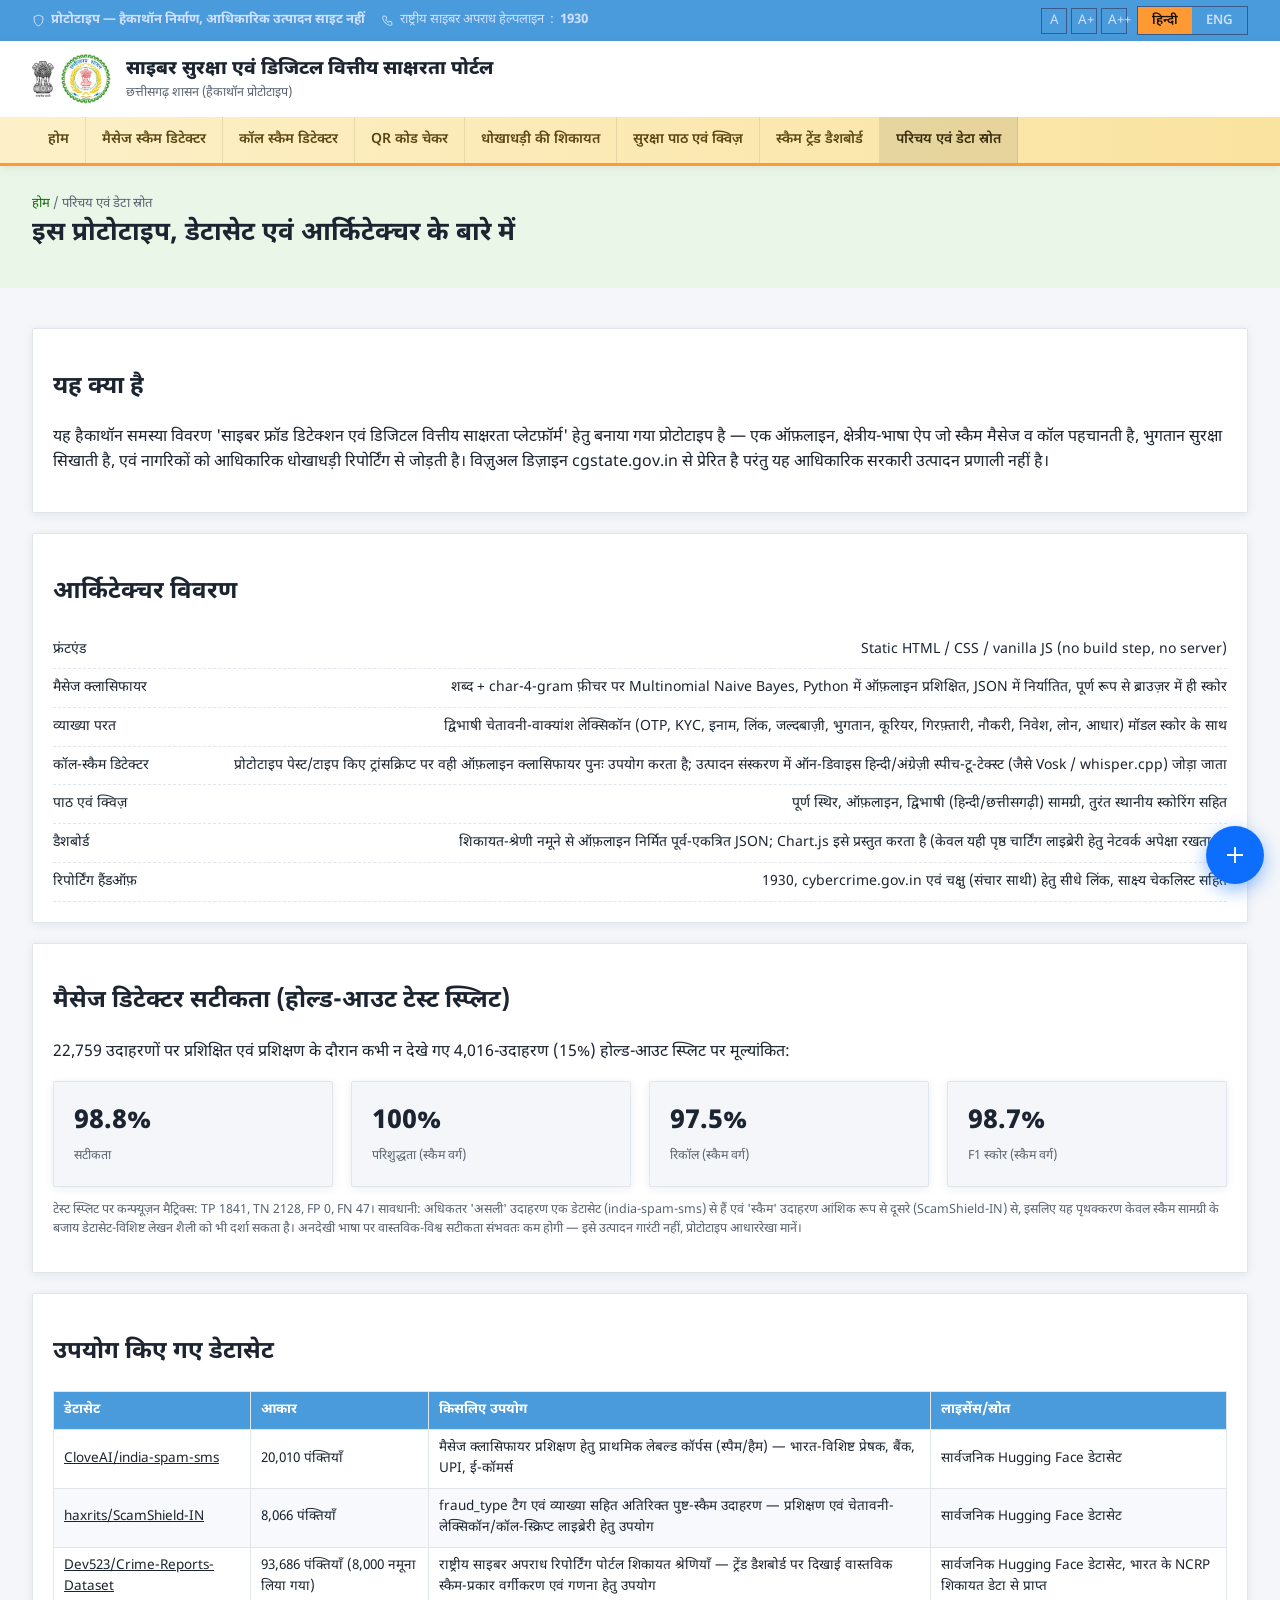
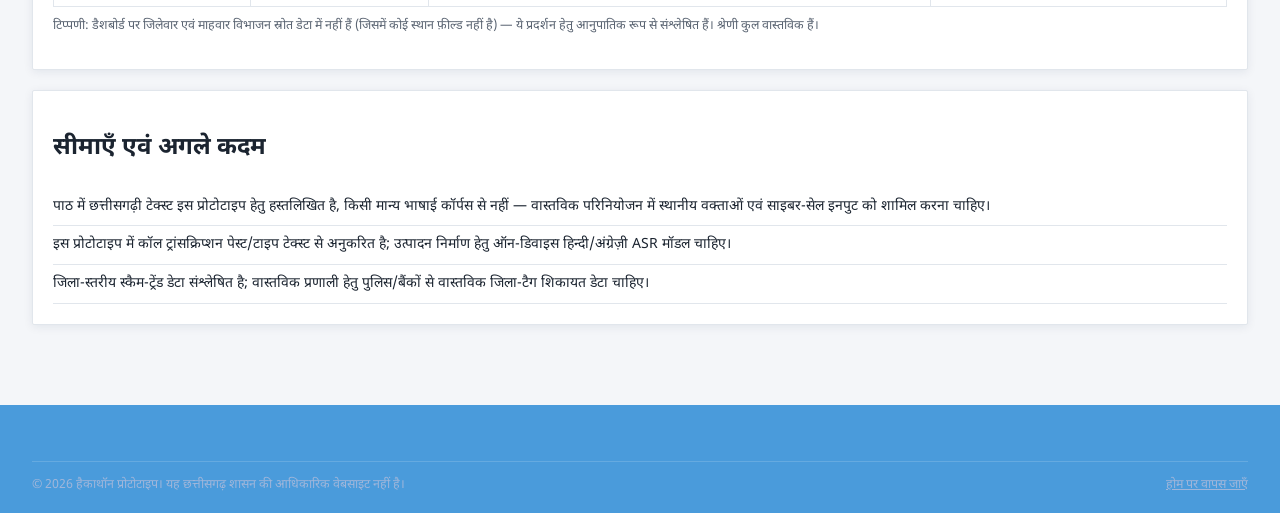
==== commit 5b832702: "Add Fake QR Checker bonus feature (web) New offline, bilingual QR-code checker following the same pa" ====
--- a/site/pages/about.html
+++ b/site/pages/about.html
@@ -13,7 +13,7 @@
   <div class="container">
     <div class="topbar-left">
       <span><svg class="icon"><use href="../assets/icons.svg?v=2#i-shield"></use></svg> <strong data-en="Prototype — Hackathon build, not an official production site">प्रोटोटाइप — हैकाथॉन निर्माण, आधिकारिक उत्पादन साइट नहीं</strong></span>
-      <span><svg class="icon"><use href="../assets/icons.svg?v=2#i-phone"></use></svg> <span data-en="National Cybercrime Helpline">राष्ट्रीय साइबर अपराध हेल्पलाइन</span>: <strong>1930</strong></span>
+      <span><svg class="icon"><use href="../assets/icons.svg?v=2#i-phone"></use></svg> <span data-en="National Cybercrime Helpline">राष्ट्रीय साइबर अपराध हेल्पलाइन</span>: <a href="tel:1930"><strong>1930</strong></a></span>
     </div>
     <div class="topbar-right">
       <div class="textsize"><button data-textsize="base">A</button><button data-textsize="text-lg">A+</button><button data-textsize="text-xl">A++</button></div>
@@ -38,6 +38,7 @@
       <li><a href="../index.html" data-en="Home">होम</a></li>
       <li><a href="detector.html" data-en="Message Scam Detector">मैसेज स्कैम डिटेक्टर</a></li>
       <li><a href="call-checker.html" data-en="Call Scam Detector">कॉल स्कैम डिटेक्टर</a></li>
+      <li><a href="qr-checker.html" data-en="QR Code Checker">QR कोड चेकर</a></li>
       <li><a href="report.html" data-en="Report Fraud">धोखाधड़ी की शिकायत</a></li>
       <li><a href="learn.html" data-en="Safety Lessons &amp; Quiz">सुरक्षा पाठ एवं क्विज़</a></li>
       <li><a href="dashboard.html" data-en="Scam Trend Dashboard">स्कैम ट्रेंड डैशबोर्ड</a></li>
@@ -143,6 +144,7 @@
     <ul>
       <li><a href="detector.html"><span data-en="Message Detector">मैसेज डिटेक्टर</span> <strong>→</strong></a></li>
       <li><a href="call-checker.html"><span data-en="Call Detector">कॉल डिटेक्टर</span> <strong>→</strong></a></li>
+      <li><a href="qr-checker.html"><span data-en="QR Checker">QR चेकर</span> <strong>→</strong></a></li>
       <li><a href="learn.html"><span data-en="Lessons &amp; Quiz">पाठ एवं क्विज़</span> <strong>→</strong></a></li>
       <li><a href="dashboard.html"><span data-en="Dashboard">डैशबोर्ड</span> <strong>→</strong></a></li>
       <li><a href="about.html"><span data-en="Data Sources">डेटा स्रोत</span> <strong>→</strong></a></li>
--- a/site/css/style.css
+++ b/site/css/style.css
@@ -73,6 +73,8 @@
 }
 .topbar-left{display:flex;gap:16px;flex-wrap:wrap;align-items:center;color:#cfe0ff;min-width:0;}
 .topbar-left span{display:inline-flex;align-items:center;gap:6px;white-space:nowrap;}
+.topbar-left a{color:inherit;text-decoration:none;}
+.topbar-left a:hover{text-decoration:underline;}
 .topbar-right{display:flex;align-items:center;gap:10px;flex-wrap:wrap;flex:none;}
 .lang-toggle{
   display:flex;border:1px solid #3a5a8c;overflow:hidden;flex:none;
@@ -284,9 +286,9 @@
 .cycle-tile{
   padding:22px 24px;min-height:150px;display:flex;flex-direction:column;justify-content:space-between;color:#fff;
 }
-.cycle-tile.c1{background:#9c8426;}
-.cycle-tile.c2{background:#9c3240;}
-.cycle-tile.c3{background:#43815a;}
+.cycle-tile.c1{background:#d9a62b;}
+.cycle-tile.c2{background:#d8465a;}
+.cycle-tile.c3{background:#2fa066;}
 .cycle-content{transition:opacity .35s ease;opacity:1;}
 .cycle-content.fade{opacity:0;}
 .cycle-content .icon{width:26px;height:26px;stroke-width:1.5;color:#fff;opacity:.85;}
@@ -569,6 +571,127 @@
   .walk-sticky{position:static;top:auto;padding:0;}
 }
 
+/* ---------- "what the model looks for": pinned radial + timeline scrollytelling ---------- */
+.flag-wrapper{position:relative;height:calc(100vh + 1100px);}
+.flag-sticky{
+  position:sticky;top:var(--header-h, 0px);
+  height:calc(100vh - var(--header-h, 0px) - 24px);min-height:420px;max-height:640px;
+  display:flex;align-items:center;overflow:hidden;
+}
+.flag-layout{height:100%;max-height:100%;width:100%;display:grid;grid-template-columns:1fr 1fr;gap:40px;align-items:center;}
+
+.flag-timeline{
+  height:100%;overflow-y:auto;display:flex;flex-direction:column;gap:4px;position:relative;
+  scrollbar-width:none;
+}
+.flag-timeline::-webkit-scrollbar{display:none;}
+.flag-item{display:grid;grid-template-columns:20px 36px 1fr;gap:14px;align-items:center;padding:9px 12px;border-radius:12px;position:relative;flex:none;}
+.flag-item-dot{width:10px;height:10px;border-radius:50%;background:var(--border);justify-self:center;position:relative;z-index:1;}
+.flag-item.active .flag-item-dot{background:var(--safe);box-shadow:0 0 0 4px var(--safe-bg);}
+.flag-item::before{
+  content:"";position:absolute;left:19px;top:-2px;bottom:-2px;width:2px;background:var(--border);z-index:0;
+}
+.flag-item:first-child::before{top:50%;}
+.flag-item:last-child::before{bottom:50%;}
+.flag-item-icon{
+  width:36px;height:36px;border-radius:50%;display:flex;align-items:center;justify-content:center;
+  background:var(--bg);color:var(--text-muted);flex:none;transition:background .25s ease,color .25s ease;
+}
+.flag-item-icon .icon{width:18px;height:18px;}
+.flag-item.active .flag-item-icon{background:var(--safe-bg);color:var(--safe);}
+.flag-item-text h4{margin:0;font-size:14px;font-weight:600;color:var(--text-muted);transition:color .25s ease,font-size .25s ease;}
+.flag-item-text p{display:none;margin:4px 0 0;font-size:13px;color:var(--text-muted);line-height:1.5;}
+.flag-item.active{background:var(--safe-bg);}
+.flag-item.active .flag-item-text h4{color:var(--text);font-size:16px;}
+.flag-item.active .flag-item-text p{display:block;}
+
+.flag-radial{position:relative;height:100%;max-height:100%;width:auto;max-width:100%;aspect-ratio:1/1;margin:0 auto;}
+.flag-ring{position:absolute;inset:8%;border:2px dashed var(--border);border-radius:50%;}
+.flag-center{
+  position:absolute;left:50%;top:50%;transform:translate(-50%,-50%);width:88px;height:88px;border-radius:50%;
+  background:var(--safe-bg);display:flex;align-items:center;justify-content:center;color:var(--safe);
+  box-shadow:0 0 0 14px rgba(12,107,5,.06);
+}
+.flag-center .icon{width:38px;height:38px;}
+.flag-node{
+  position:absolute;transform:translate(-50%,-50%);display:flex;flex-direction:column;align-items:center;gap:6px;
+  width:92px;text-align:center;
+}
+.flag-node-dot{
+  width:46px;height:46px;border-radius:50%;background:#fff;border:1px solid var(--border);
+  display:flex;align-items:center;justify-content:center;color:var(--text-muted);box-shadow:var(--shadow);
+  transition:background .3s ease,border-color .3s ease,color .3s ease,transform .3s ease,box-shadow .3s ease;
+}
+.flag-node-dot .icon{width:20px;height:20px;}
+.flag-node-label{font-size:11px;font-weight:700;color:var(--text-muted);line-height:1.25;transition:color .3s ease;}
+.flag-node.active .flag-node-dot{
+  background:var(--safe-bg);border-color:var(--safe);color:var(--safe);transform:scale(1.18);
+  box-shadow:0 0 0 8px rgba(12,107,5,.14);
+}
+.flag-node.active .flag-node-label{color:var(--safe);}
+.flag-tooltip{
+  position:absolute;transform:translate(-50%,-150%);background:var(--safe);color:#fff;padding:6px 14px;
+  border-radius:999px;font-size:12px;font-weight:700;white-space:nowrap;box-shadow:var(--shadow);
+  transition:left .3s ease,top .3s ease;pointer-events:none;z-index:2;
+}
+.flag-tooltip::after{
+  content:"";position:absolute;left:50%;top:100%;transform:translateX(-50%);
+  border:6px solid transparent;border-top-color:var(--safe);
+}
+@media (max-width:900px){
+  .flag-radial{display:none;}
+  .flag-layout{grid-template-columns:1fr;}
+}
+@media (max-width:760px){
+  .flag-wrapper{height:auto;}
+  .flag-sticky{position:static;top:auto;height:auto;min-height:0;max-height:none;display:block;overflow:visible;}
+  .flag-timeline{height:auto;overflow:visible;}
+  .flag-item-text p{display:block;}
+  .flag-item.active{background:transparent;}
+}
+
+/* ---------- known scam call scripts: minimalist "case file" accordion ---------- */
+.script-layout{display:grid;grid-template-columns:1fr 320px;gap:48px;align-items:start;}
+.script-aside{
+  background:var(--bg);border:1px solid var(--border);border-radius:var(--radius);padding:24px;
+  position:sticky;top:calc(var(--header-h, 0px) + 20px);
+}
+.script-aside-icon{
+  width:44px;height:44px;border-radius:50%;background:var(--danger-bg);color:var(--danger);
+  display:flex;align-items:center;justify-content:center;margin-bottom:14px;
+}
+.script-aside-icon .icon{width:22px;height:22px;}
+.script-aside h3{margin:0 0 16px;font-size:16px;line-height:1.4;}
+.script-aside-list{list-style:none;margin:0 0 16px;padding:0;display:flex;flex-direction:column;gap:14px;}
+.script-aside-list li{display:flex;align-items:flex-start;gap:10px;font-size:13.5px;color:var(--text-muted);line-height:1.5;}
+.script-aside-list li .icon{color:var(--danger);width:18px;height:18px;flex:none;margin-top:1px;}
+.script-aside p.hint{margin:0 0 16px;}
+@media (max-width:900px){
+  .script-layout{grid-template-columns:1fr;}
+  .script-aside{position:static;margin-top:8px;}
+}
+.script-file{border-top:1px solid var(--border);}
+.script-row{border-bottom:1px solid var(--border);}
+.script-row-head{
+  width:100%;display:flex;align-items:center;gap:16px;padding:18px 6px;background:none;border:none;
+  cursor:pointer;text-align:left;font:inherit;
+}
+.script-row-head:hover{background:var(--bg);}
+.script-num{font-size:13px;font-weight:800;color:var(--text-muted);min-width:24px;flex:none;}
+.script-row-icon{color:var(--text-muted);flex:none;display:flex;transition:color .2s ease;}
+.script-row-icon .icon{width:20px;height:20px;}
+.script-row-title{flex:1;font-size:15.5px;font-weight:600;color:var(--text);}
+.script-chevron{width:16px;height:16px;color:var(--text-muted);transition:transform .25s ease,color .2s ease;flex:none;}
+.script-row.open .script-chevron{transform:rotate(90deg);color:var(--danger);}
+.script-row.open .script-row-icon{color:var(--danger);}
+.script-row.open .script-num{color:var(--danger);}
+.script-row-body{max-height:0;overflow:hidden;transition:max-height .3s ease;}
+.script-row-body p{margin:0 0 18px 64px;font-size:14px;color:var(--text-muted);line-height:1.6;max-width:600px;}
+.script-row.open .script-row-body{max-height:180px;}
+@media (max-width:640px){
+  .script-row-body p{margin-left:40px;}
+}
+
 /* ---------- "try it / file a complaint" CTA panels ---------- */
 .cta-panel{
   position:relative;overflow:hidden;padding:28px;border:1px solid var(--border);
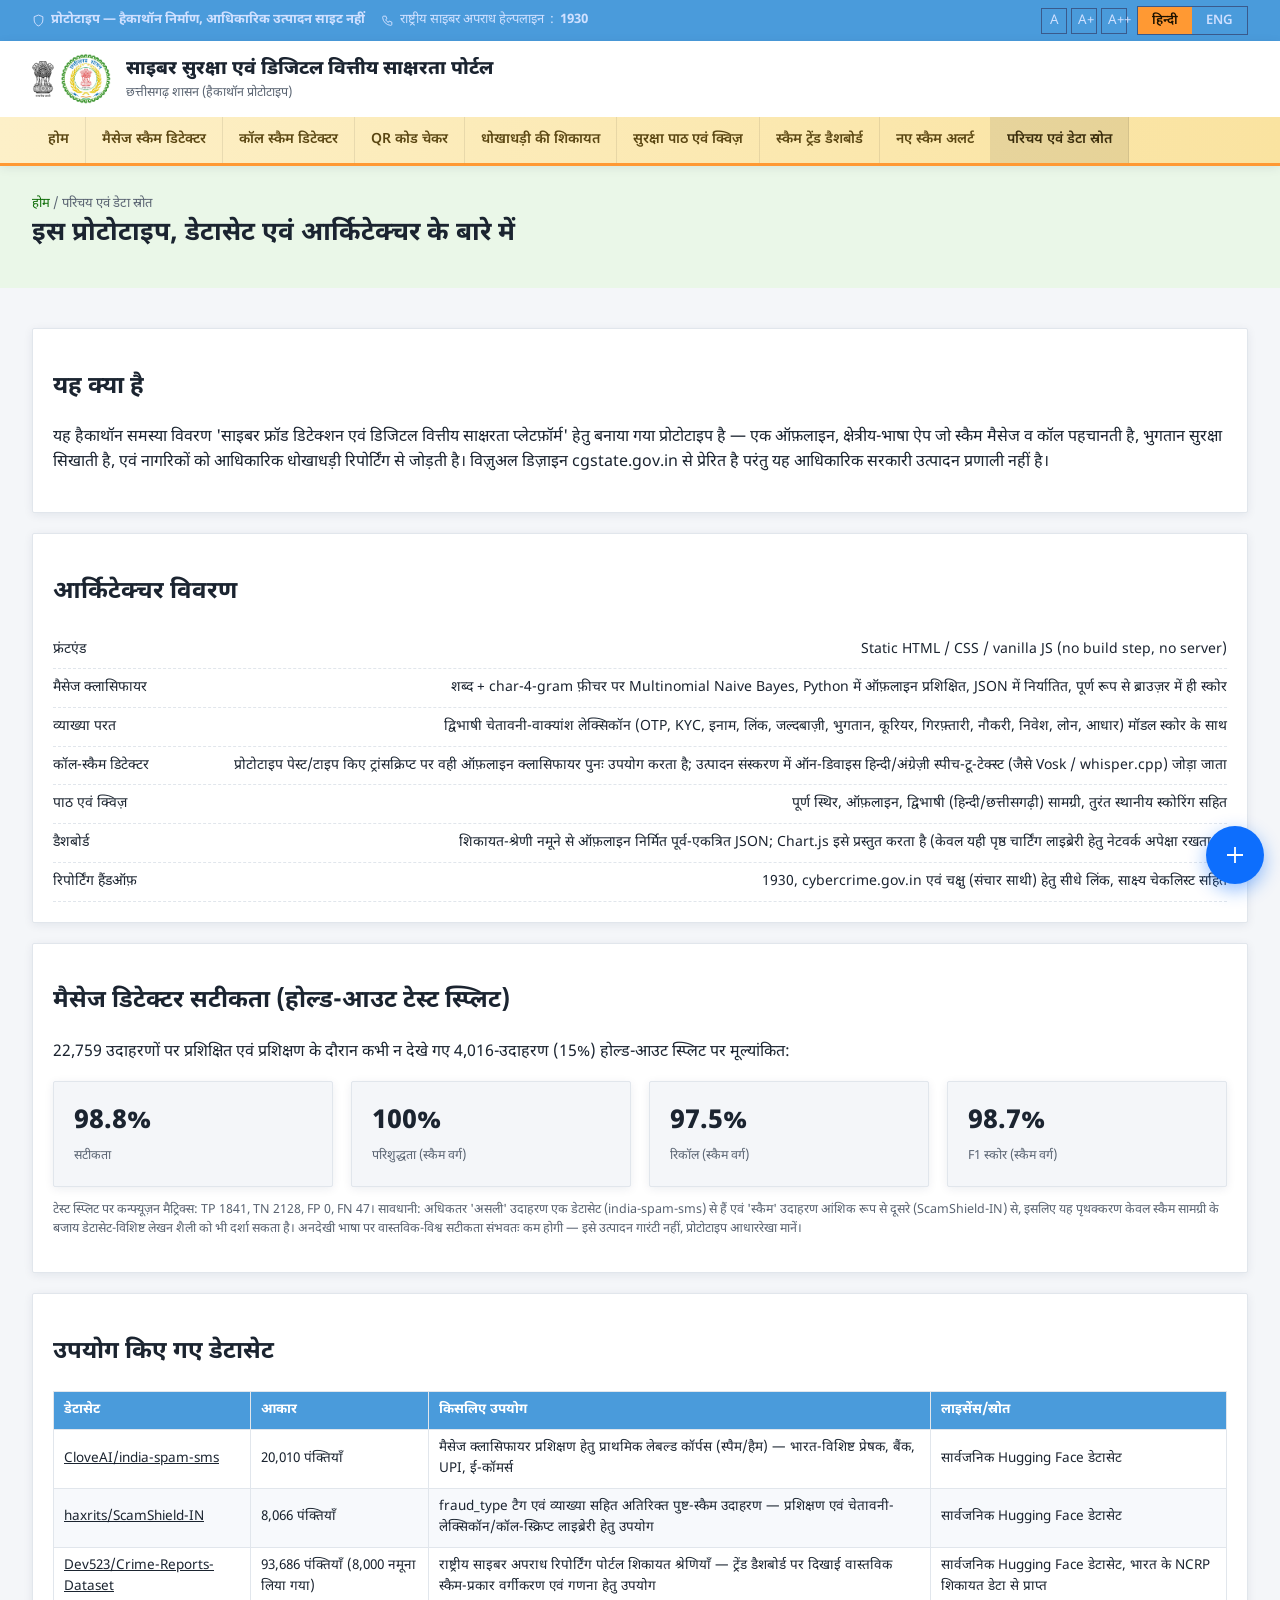
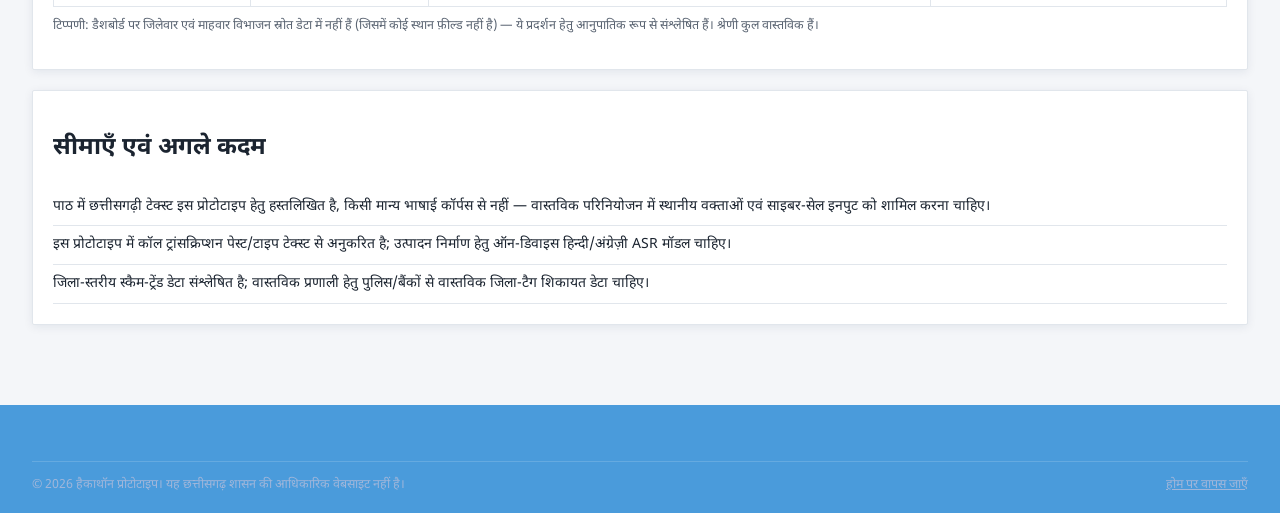
==== commit b9853fd1: "Add live call warning (Android beta) and new-scam district-pattern alerts (backend) Live call warnin" ====
--- a/site/pages/about.html
+++ b/site/pages/about.html
@@ -42,6 +42,7 @@
       <li><a href="report.html" data-en="Report Fraud">धोखाधड़ी की शिकायत</a></li>
       <li><a href="learn.html" data-en="Safety Lessons &amp; Quiz">सुरक्षा पाठ एवं क्विज़</a></li>
       <li><a href="dashboard.html" data-en="Scam Trend Dashboard">स्कैम ट्रेंड डैशबोर्ड</a></li>
+      <li><a href="officials.html" data-en="New-Scam Alerts">नए स्कैम अलर्ट</a></li>
       <li><a href="about.html" class="current" data-en="About &amp; Data Sources">परिचय एवं डेटा स्रोत</a></li>
     </ul>
   </div></nav>
@@ -147,6 +148,7 @@
       <li><a href="qr-checker.html"><span data-en="QR Checker">QR चेकर</span> <strong>→</strong></a></li>
       <li><a href="learn.html"><span data-en="Lessons &amp; Quiz">पाठ एवं क्विज़</span> <strong>→</strong></a></li>
       <li><a href="dashboard.html"><span data-en="Dashboard">डैशबोर्ड</span> <strong>→</strong></a></li>
+      <li><a href="officials.html"><span data-en="New-Scam Alerts">नए स्कैम अलर्ट</span> <strong>→</strong></a></li>
       <li><a href="about.html"><span data-en="Data Sources">डेटा स्रोत</span> <strong>→</strong></a></li>
     </ul>
   </div>
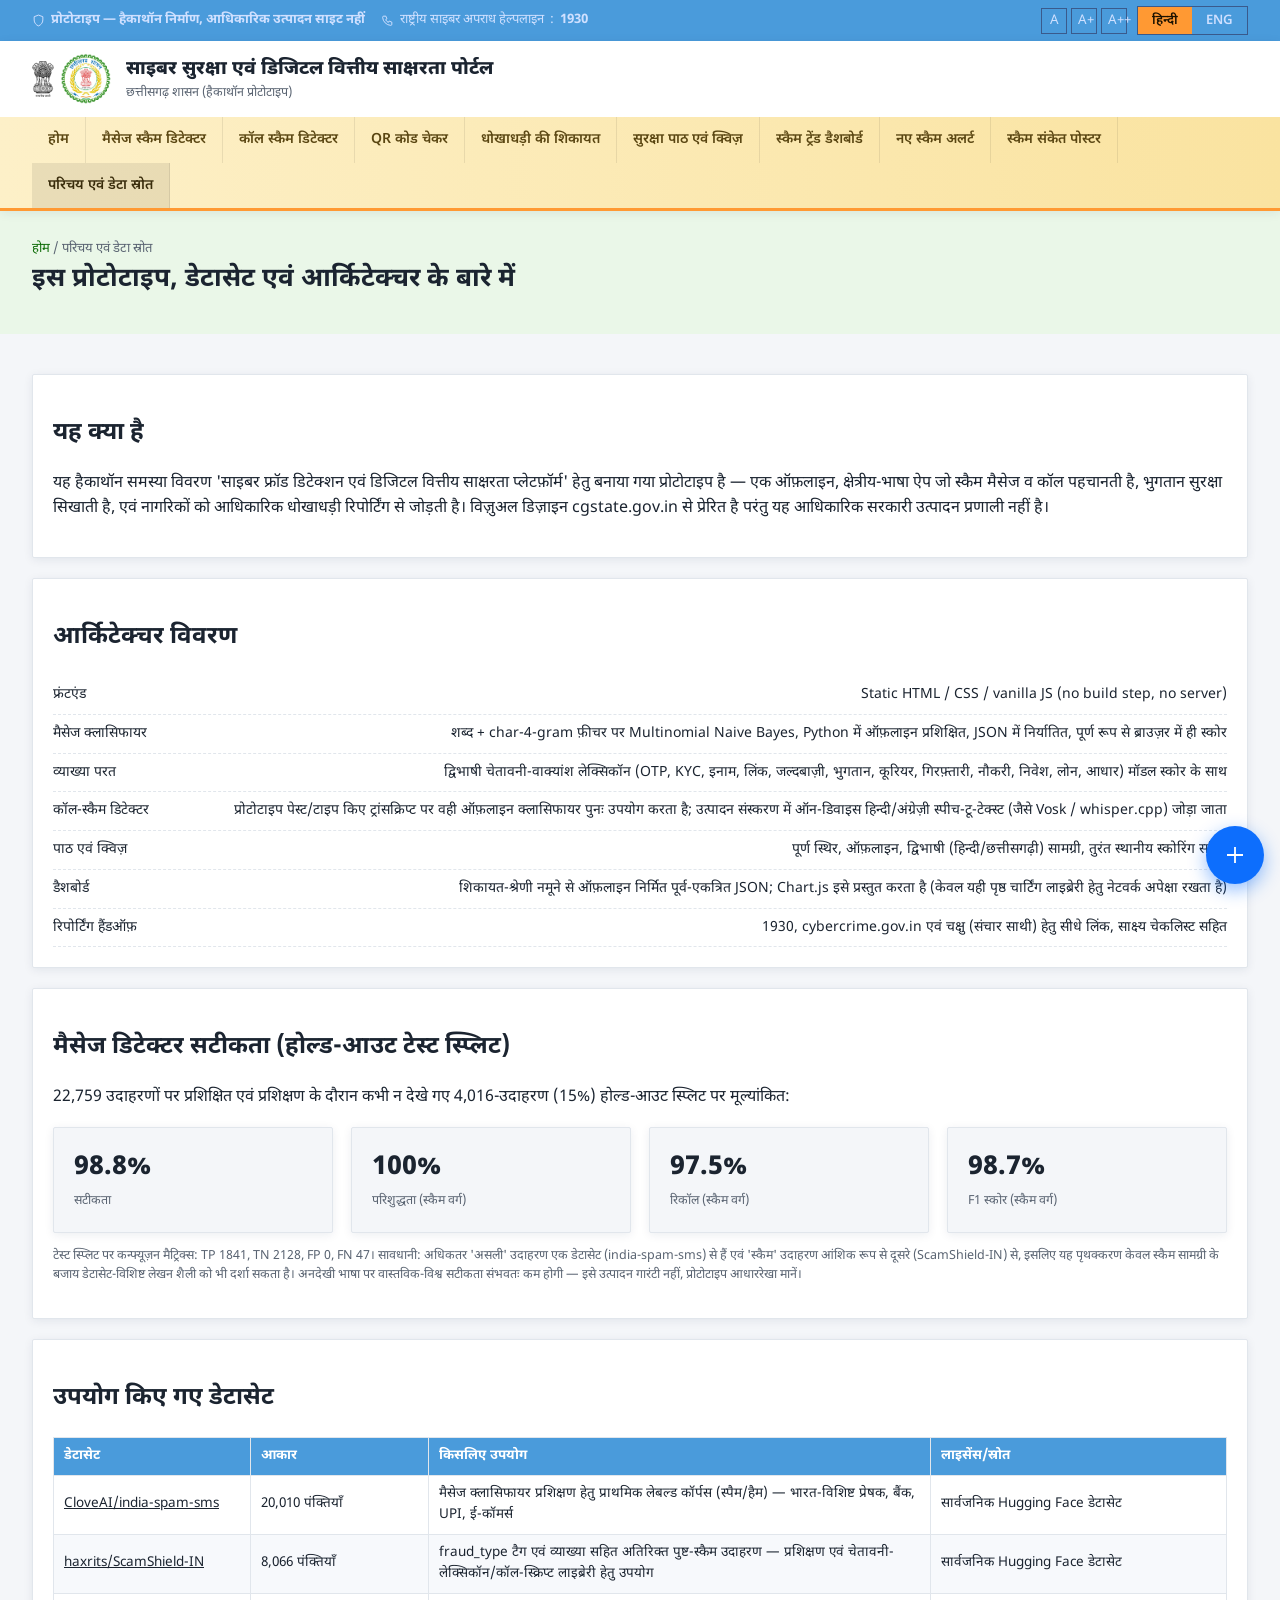
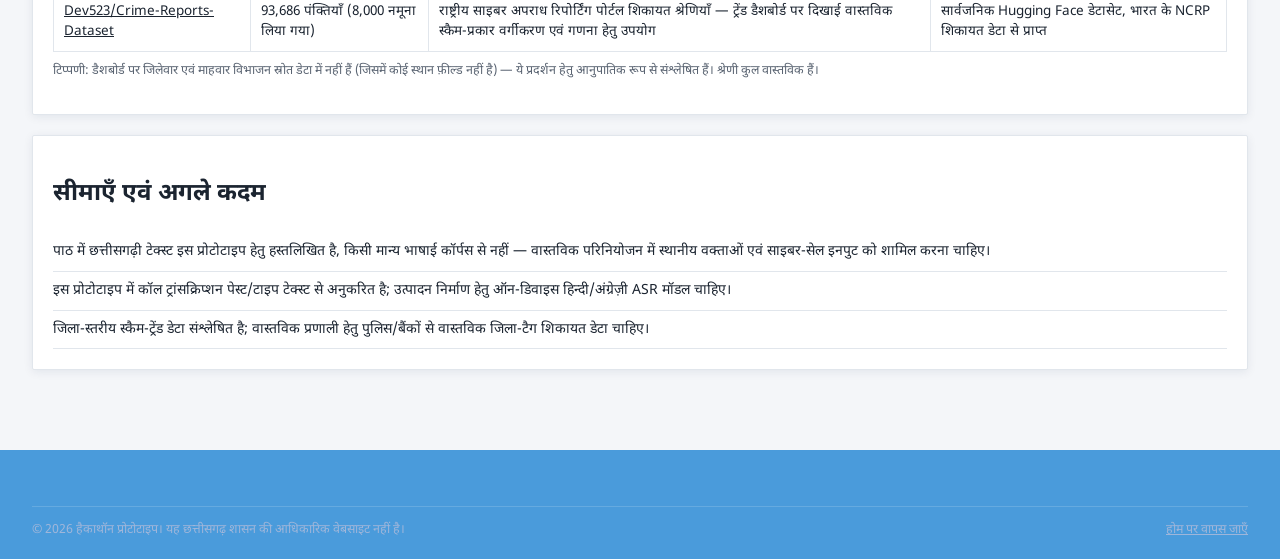
==== commit b5418fa4: "Add low-literacy accessibility features: voice input, TTS verdicts, share-to-check, trusted contact," ====
--- a/site/pages/about.html
+++ b/site/pages/about.html
@@ -43,6 +43,7 @@
       <li><a href="learn.html" data-en="Safety Lessons &amp; Quiz">सुरक्षा पाठ एवं क्विज़</a></li>
       <li><a href="dashboard.html" data-en="Scam Trend Dashboard">स्कैम ट्रेंड डैशबोर्ड</a></li>
       <li><a href="officials.html" data-en="New-Scam Alerts">नए स्कैम अलर्ट</a></li>
+      <li><a href="poster.html" data-en="Scam Signs Poster">स्कैम संकेत पोस्टर</a></li>
       <li><a href="about.html" class="current" data-en="About &amp; Data Sources">परिचय एवं डेटा स्रोत</a></li>
     </ul>
   </div></nav>
@@ -149,6 +150,7 @@
       <li><a href="learn.html"><span data-en="Lessons &amp; Quiz">पाठ एवं क्विज़</span> <strong>→</strong></a></li>
       <li><a href="dashboard.html"><span data-en="Dashboard">डैशबोर्ड</span> <strong>→</strong></a></li>
       <li><a href="officials.html"><span data-en="New-Scam Alerts">नए स्कैम अलर्ट</span> <strong>→</strong></a></li>
+      <li><a href="poster.html"><span data-en="Scam Signs Poster">स्कैम संकेत पोस्टर</span> <strong>→</strong></a></li>
       <li><a href="about.html"><span data-en="Data Sources">डेटा स्रोत</span> <strong>→</strong></a></li>
     </ul>
   </div>
--- a/site/css/style.css
+++ b/site/css/style.css
@@ -222,6 +222,8 @@
 .btn-green{background:var(--india-green);color:#fff;}
 .btn-navy{background:var(--navy);color:#fff;}
 .btn-sm{padding:7px 14px;font-size:13px;}
+#mic-btn.mic-active, button.mic-active{background:var(--danger);color:#fff;border-color:var(--danger);animation:mic-pulse 1.1s ease-in-out infinite;}
+@keyframes mic-pulse{0%,100%{box-shadow:0 0 0 0 rgba(198,40,40,.45);}50%{box-shadow:0 0 0 10px rgba(198,40,40,0);}}
 .btn[disabled]{opacity:.55;cursor:not-allowed;}
 
 /* ---------- sections ---------- */
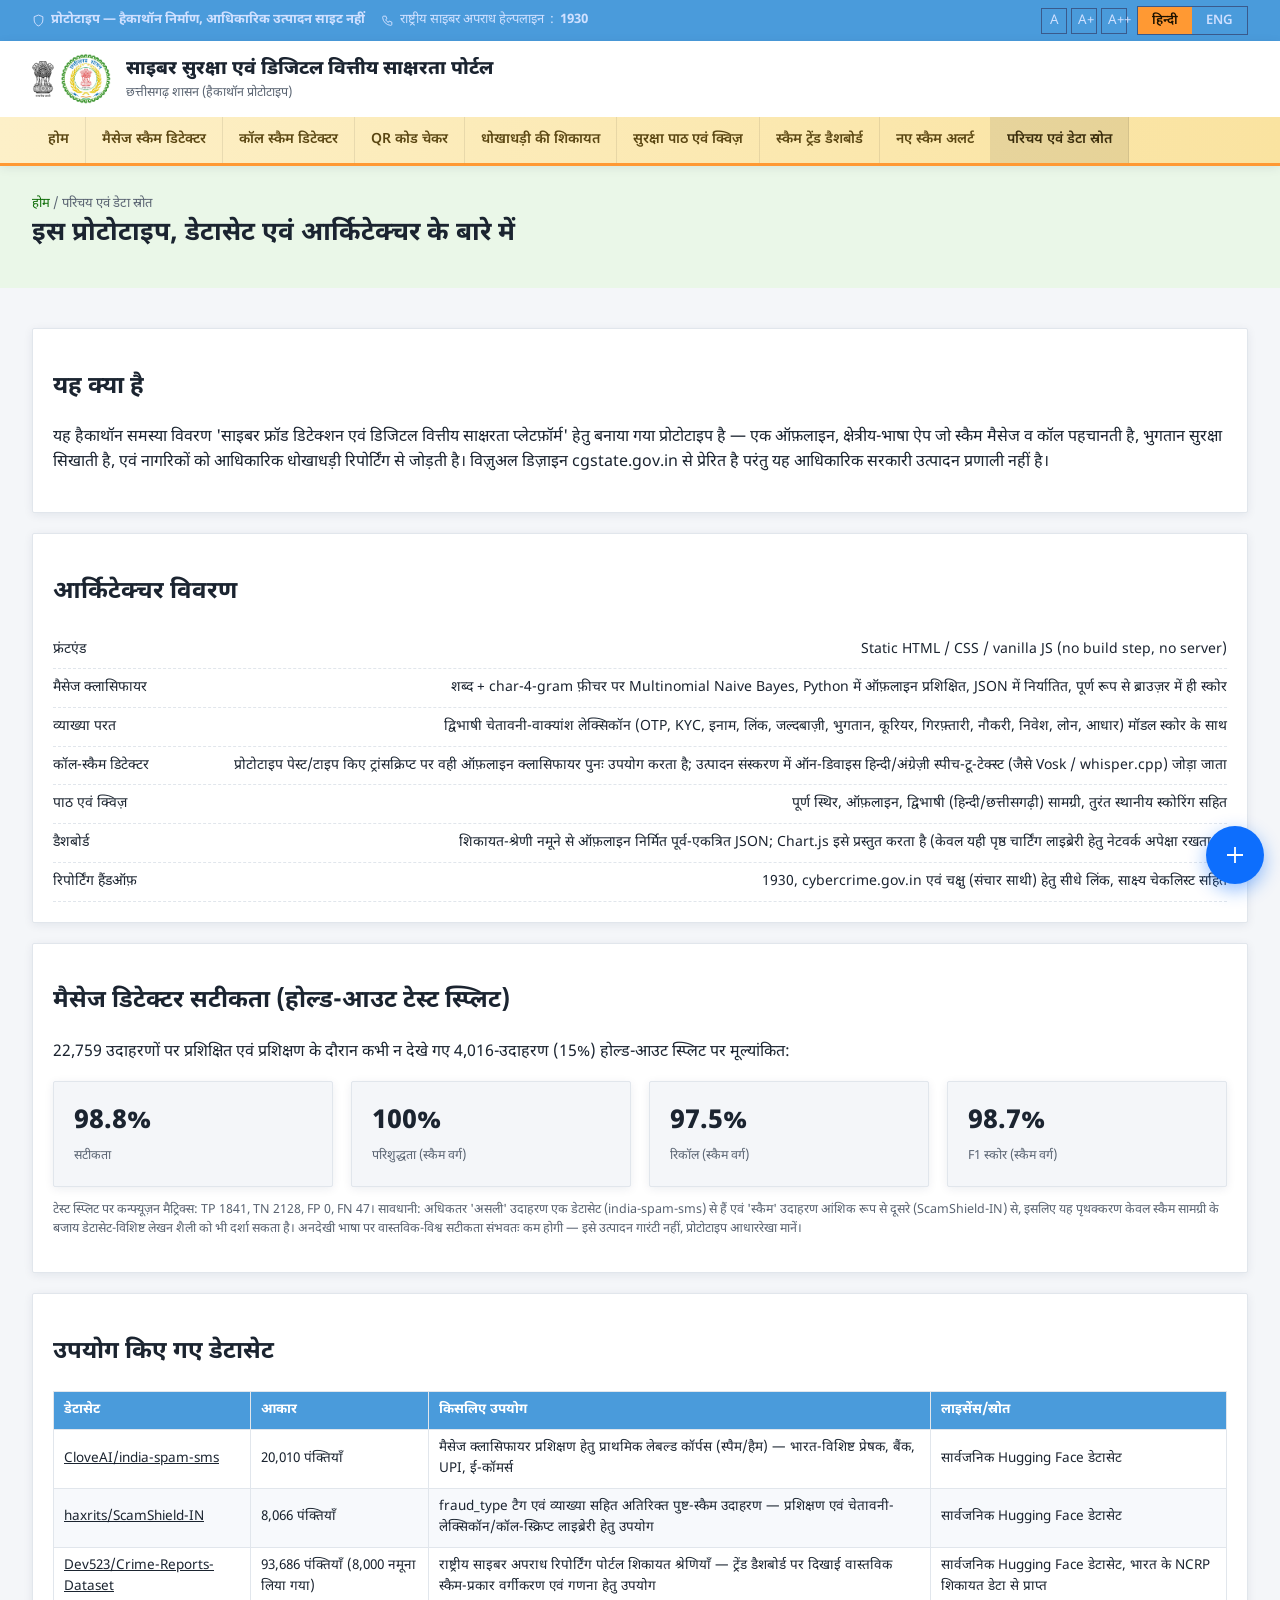
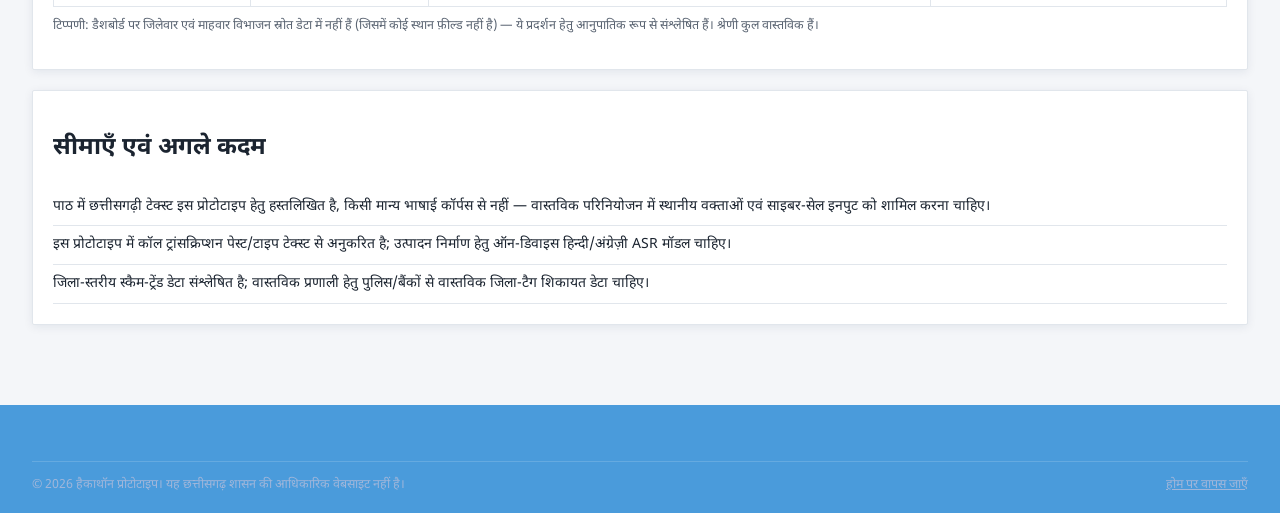
==== commit 02e965a1: "Remove Scam Signs Poster from the main nav bar, keep it only in Quick Links The 9-item nav wrapped t" ====
--- a/site/pages/about.html
+++ b/site/pages/about.html
@@ -5,7 +5,7 @@
 <meta name="viewport" content="width=device-width, initial-scale=1.0">
 <title>परिचय एवं डेटा स्रोत | साइबर सुरक्षा पोर्टल छत्तीसगढ़</title>
 <link href="https://fonts.googleapis.com/css2?family=Noto+Sans+Devanagari:wght@400;500;600;700;800&family=Noto+Sans:wght@400;500;600;700;800&display=swap" rel="stylesheet">
-<link rel="stylesheet" href="../css/style.css">
+<link rel="stylesheet" href="../css/style.css?v=2">
 </head>
 <body>
 <a href="#main" class="skip-link">मुख्य सामग्री पर जाएँ</a>
@@ -43,7 +43,6 @@
       <li><a href="learn.html" data-en="Safety Lessons &amp; Quiz">सुरक्षा पाठ एवं क्विज़</a></li>
       <li><a href="dashboard.html" data-en="Scam Trend Dashboard">स्कैम ट्रेंड डैशबोर्ड</a></li>
       <li><a href="officials.html" data-en="New-Scam Alerts">नए स्कैम अलर्ट</a></li>
-      <li><a href="poster.html" data-en="Scam Signs Poster">स्कैम संकेत पोस्टर</a></li>
       <li><a href="about.html" class="current" data-en="About &amp; Data Sources">परिचय एवं डेटा स्रोत</a></li>
     </ul>
   </div></nav>
--- a/site/css/style.css
+++ b/site/css/style.css
@@ -538,7 +538,16 @@
    whole animation + cards stay visible until the character reaches step 4 */
 .walk-wrapper{position:relative;height:calc(100vh + 700px);}
 .walk-sticky{position:sticky;top:var(--header-h, 0px);padding:40px 0;}
-.walk-stage{position:relative;height:170px;margin-bottom:18px;}
+/* Height raised from 170px: the character is anchored by its own feet (see .walk-character's
+   translate(-50%,-100%)) and stands ~170px tall including its speech bubble (118px figure +
+   12px gap + 40px bubble — all exact values from .walk-character/.walk-bubble below), which is
+   taller than the old 170px stage at its highest waypoint — the figure's head was overflowing
+   above the stage box and getting rendered underneath the sticky site-header (z-index:100),
+   which visually cut it off ("going out of frame"). 360px gives every waypoint (see the
+   matching WAYPOINTS/path coordinates in index.html's own script, both rescaled together) a
+   verified ~64px of spare headroom so the full figure + bubble always stays inside this box,
+   with margin to spare for any rendering variance across browsers. */
+.walk-stage{position:relative;height:360px;margin-bottom:18px;}
 .walk-path{position:absolute;inset:0;width:100%;height:100%;}
 .walk-path path{fill:none;stroke:var(--border);stroke-width:3;stroke-dasharray:2 10;stroke-linecap:round;}
 .walk-marker{fill:#fff;stroke:var(--saffron);stroke-width:3;}
